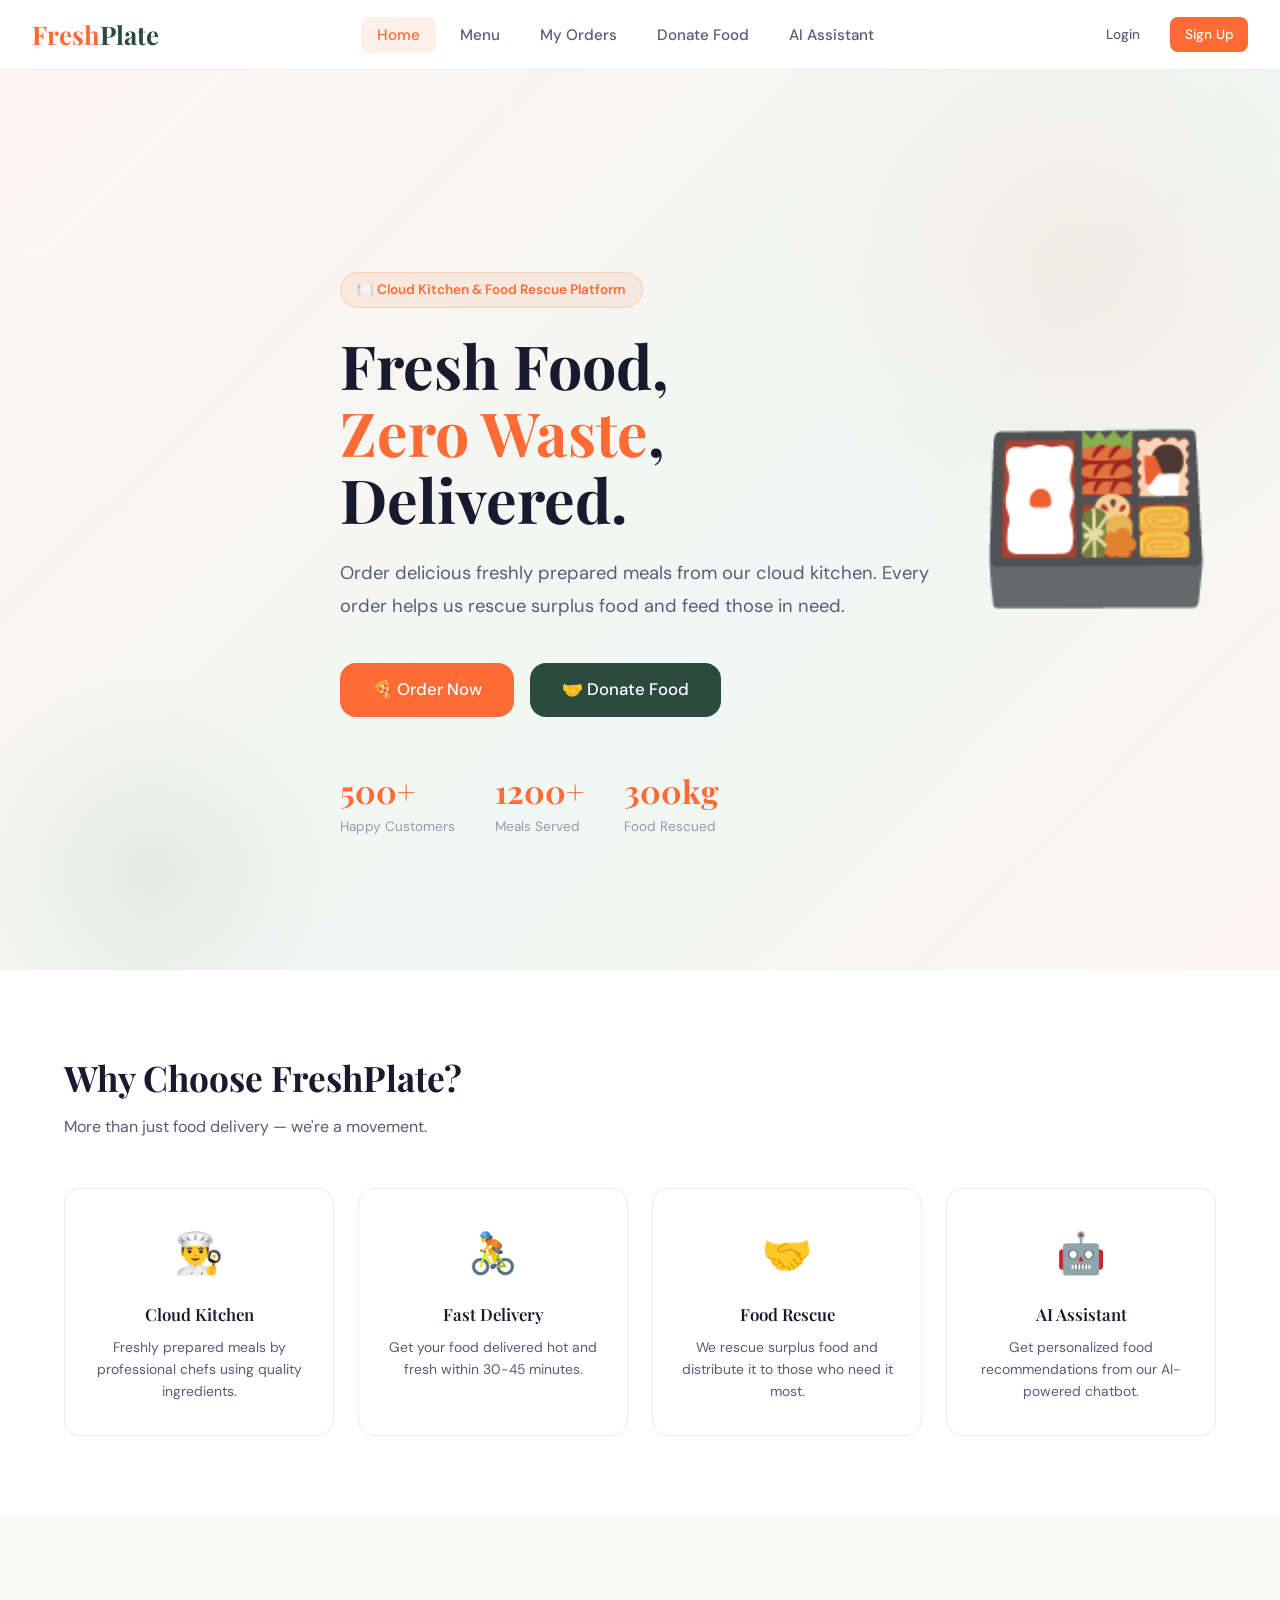
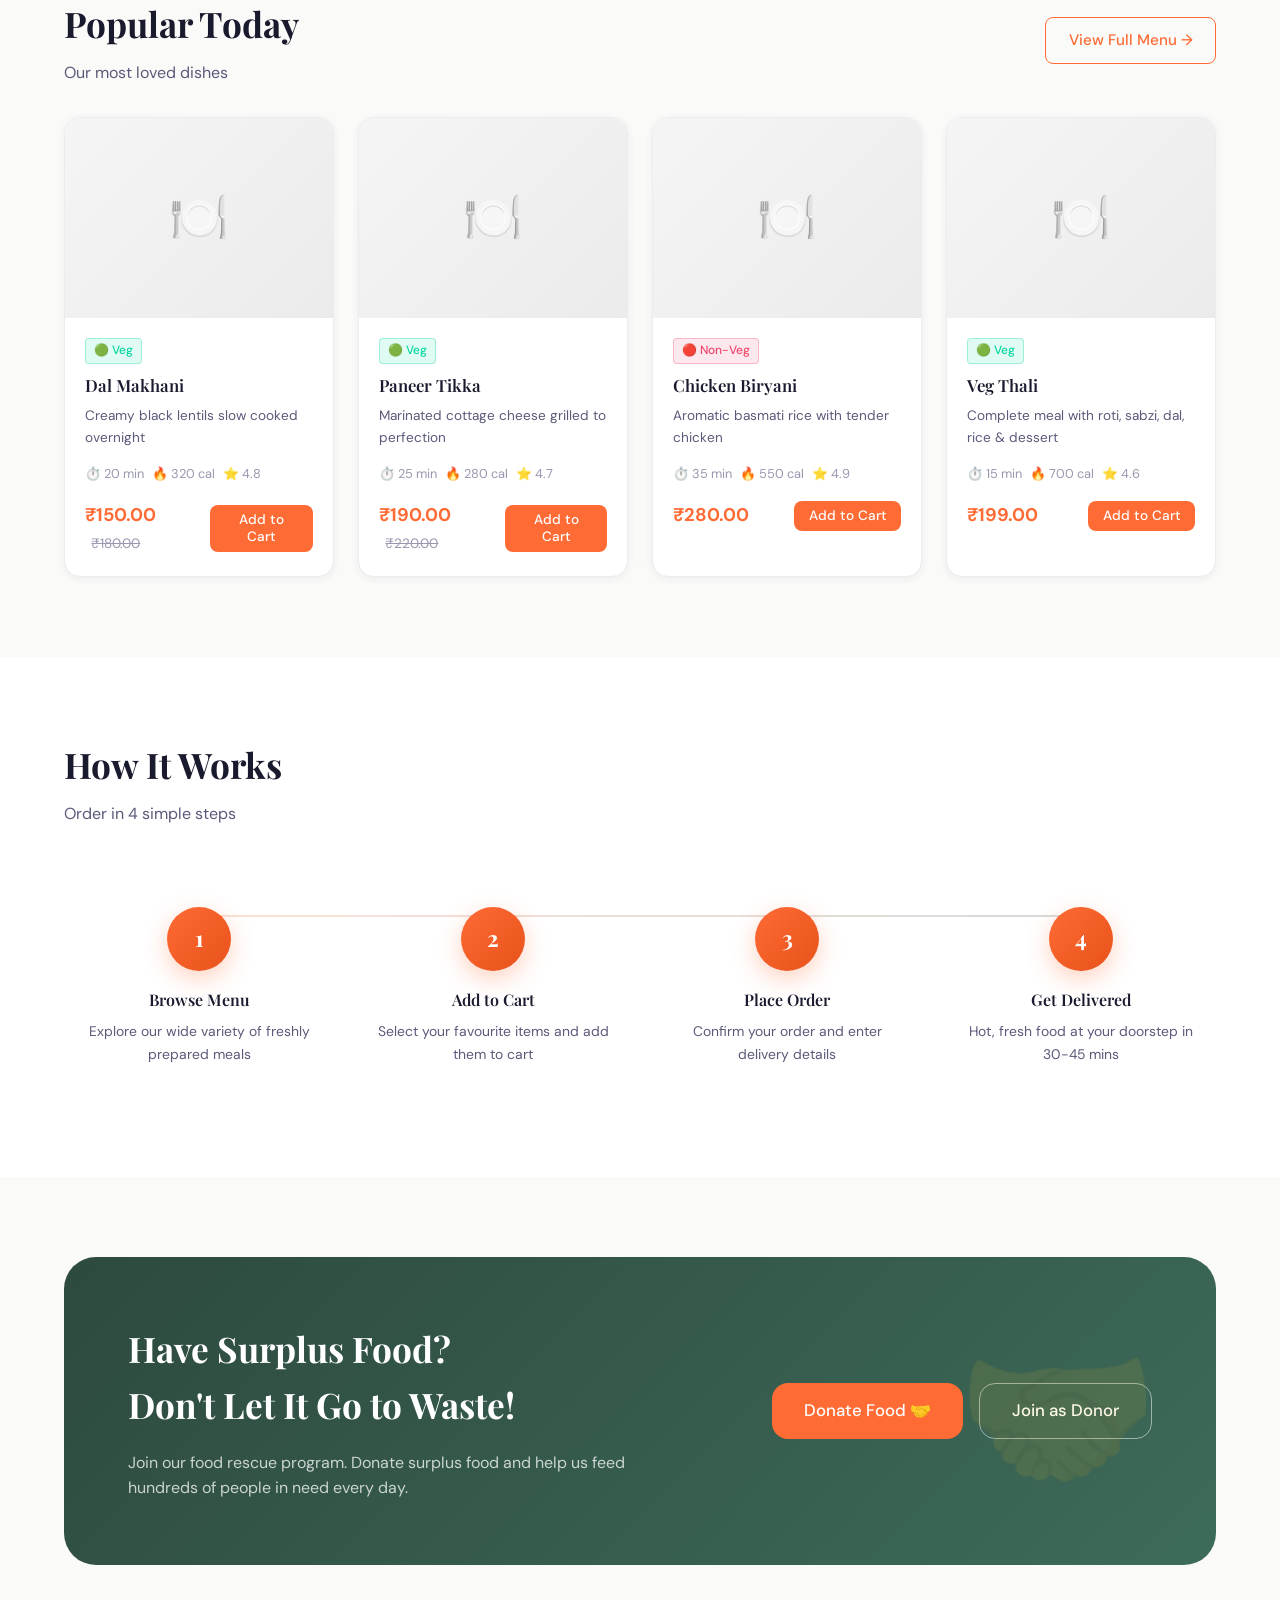
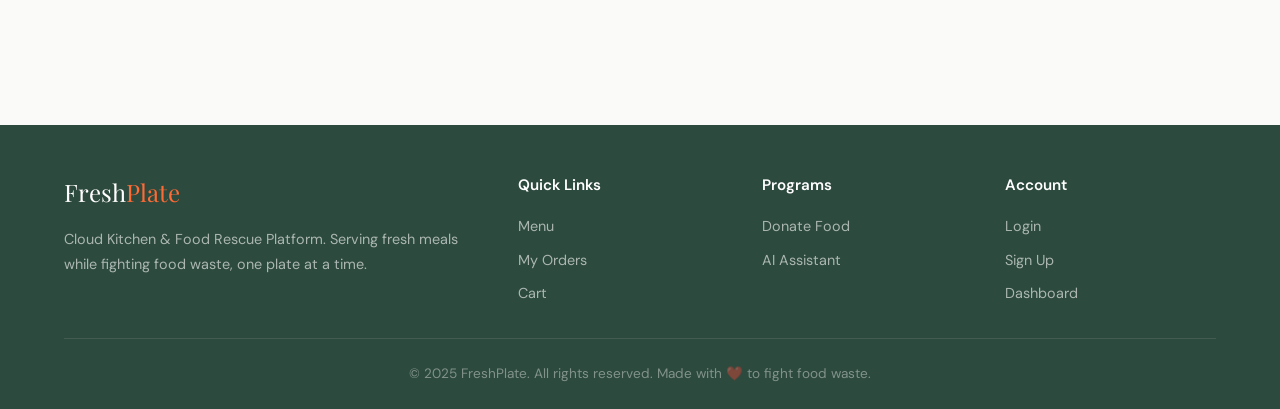
==== frontend/index.html @ de13afc7 "Initial commit: FreshPlate project without secret key" ====
<!doctype html>
<html lang="en">
  <head>
    <meta charset="UTF-8" />
    <meta name="viewport" content="width=device-width, initial-scale=1.0" />
    <title>FreshPlate — Cloud Kitchen & Food Rescue</title>
    <link rel="stylesheet" href="css/style.css" />
    <style>
      /* HERO */
      .hero {
        min-height: 100vh;
        background: linear-gradient(
          135deg,
          #fff5f0 0%,
          #f0f7f4 60%,
          #fff5f0 100%
        );
        display: flex;
        align-items: center;
        position: relative;
        overflow: hidden;
        padding-top: 70px;
      }
      .hero::before {
        content: "";
        position: absolute;
        width: 600px;
        height: 600px;
        background: radial-gradient(
          circle,
          rgba(255, 107, 53, 0.08) 0%,
          transparent 70%
        );
        top: -100px;
        right: -100px;
        border-radius: 50%;
      }
      .hero::after {
        content: "";
        position: absolute;
        width: 400px;
        height: 400px;
        background: radial-gradient(
          circle,
          rgba(45, 74, 62, 0.07) 0%,
          transparent 70%
        );
        bottom: -100px;
        left: -50px;
        border-radius: 50%;
      }
      .hero-content {
        position: relative;
        z-index: 1;
        max-width: 600px;
      }
      .hero-badge {
        display: inline-flex;
        align-items: center;
        gap: 0.5rem;
        background: rgba(255, 107, 53, 0.1);
        color: var(--primary);
        padding: 6px 16px;
        border-radius: 20px;
        font-size: 0.85rem;
        font-weight: 600;
        margin-bottom: 1.5rem;
        border: 1px solid rgba(255, 107, 53, 0.2);
      }
      .hero h1 {
        font-size: 3.8rem;
        font-weight: 700;
        line-height: 1.1;
        margin-bottom: 1.5rem;
        color: var(--text-primary);
      }
      .hero h1 span {
        color: var(--primary);
      }
      .hero p {
        font-size: 1.15rem;
        color: var(--text-secondary);
        margin-bottom: 2.5rem;
        line-height: 1.8;
      }
      .hero-btns {
        display: flex;
        gap: 1rem;
        flex-wrap: wrap;
      }
      .hero-img {
        position: absolute;
        right: 5%;
        top: 50%;
        transform: translateY(-50%);
        font-size: 12rem;
        animation: float 4s ease-in-out infinite;
        z-index: 1;
      }
      @keyframes float {
        0%,
        100% {
          transform: translateY(-50%) rotate(-5deg);
        }
        50% {
          transform: translateY(-55%) rotate(5deg);
        }
      }
      .hero-stats {
        display: flex;
        gap: 2.5rem;
        margin-top: 3rem;
      }
      .stat {
        text-align: left;
      }
      .stat-num {
        font-family: "Playfair Display", serif;
        font-size: 2rem;
        font-weight: 700;
        color: var(--primary);
      }
      .stat-label {
        font-size: 0.85rem;
        color: var(--text-muted);
      }

      /* FEATURES */
      .features-grid {
        display: grid;
        grid-template-columns: repeat(4, 1fr);
        gap: 1.5rem;
      }
      .feature-card {
        background: white;
        border-radius: var(--radius-md);
        padding: 2rem 1.5rem;
        text-align: center;
        border: 1px solid var(--border);
        transition: all 0.3s;
      }
      .feature-card:hover {
        transform: translateY(-6px);
        box-shadow: var(--shadow-md);
        border-color: var(--primary);
      }
      .feature-icon {
        font-size: 2.5rem;
        margin-bottom: 1rem;
        display: block;
      }
      .feature-title {
        font-size: 1.05rem;
        font-weight: 600;
        margin-bottom: 0.5rem;
      }
      .feature-desc {
        font-size: 0.87rem;
        color: var(--text-secondary);
        line-height: 1.6;
      }

      /* POPULAR SECTION */
      .food-grid {
        display: grid;
        grid-template-columns: repeat(4, 1fr);
        gap: 1.5rem;
      }

      /* HOW IT WORKS */
      .steps-grid {
        display: grid;
        grid-template-columns: repeat(4, 1fr);
        gap: 1.5rem;
        position: relative;
      }
      .steps-grid::before {
        content: "";
        position: absolute;
        top: 40px;
        left: 10%;
        right: 10%;
        height: 2px;
        background: linear-gradient(90deg, var(--primary), var(--secondary));
        opacity: 0.2;
      }
      .step-card {
        text-align: center;
        padding: 2rem 1rem;
        position: relative;
      }
      .step-num {
        width: 64px;
        height: 64px;
        background: linear-gradient(
          135deg,
          var(--primary),
          var(--primary-dark)
        );
        color: white;
        border-radius: 50%;
        display: flex;
        align-items: center;
        justify-content: center;
        font-family: "Playfair Display", serif;
        font-size: 1.4rem;
        font-weight: 700;
        margin: 0 auto 1rem;
        box-shadow: 0 8px 24px rgba(255, 107, 53, 0.3);
      }
      .step-title {
        font-size: 1rem;
        font-weight: 600;
        margin-bottom: 0.5rem;
      }
      .step-desc {
        font-size: 0.87rem;
        color: var(--text-secondary);
      }

      /* DONATION CTA */
      .donation-cta {
        background: linear-gradient(
          135deg,
          var(--secondary) 0%,
          var(--secondary-light) 100%
        );
        border-radius: var(--radius-xl);
        padding: 4rem;
        display: flex;
        align-items: center;
        justify-content: space-between;
        gap: 2rem;
        position: relative;
        overflow: hidden;
      }
      .donation-cta::before {
        content: "🤝";
        position: absolute;
        font-size: 10rem;
        right: 5%;
        top: 50%;
        transform: translateY(-50%);
        opacity: 0.1;
      }
      .donation-cta-text h2 {
        font-size: 2.2rem;
        color: white;
        margin-bottom: 1rem;
      }
      .donation-cta-text p {
        color: rgba(255, 255, 255, 0.75);
        font-size: 1rem;
        max-width: 500px;
      }
      .donation-cta-btns {
        display: flex;
        gap: 1rem;
        flex-shrink: 0;
      }

      @media (max-width: 1024px) {
        .features-grid,
        .food-grid,
        .steps-grid {
          grid-template-columns: repeat(2, 1fr);
        }
        .hero h1 {
          font-size: 2.8rem;
        }
        .hero-img {
          display: none;
        }
      }
      @media (max-width: 768px) {
        .hero {
          text-align: center;
        }
        .hero-content {
          max-width: 100%;
        }
        .hero-btns,
        .hero-stats {
          justify-content: center;
        }
        .hero h1 {
          font-size: 2.2rem;
        }
        .features-grid,
        .food-grid,
        .steps-grid {
          grid-template-columns: 1fr;
        }
        .donation-cta {
          flex-direction: column;
          text-align: center;
        }
        .donation-cta-btns {
          flex-direction: column;
        }
      }
    </style>
  </head>
  <body>
    <!-- NAVBAR -->
    <nav class="navbar">
      <a href="index.html" class="navbar-brand">Fresh<span>Plate</span></a>
      <ul class="navbar-nav">
        <li><a href="index.html" class="active">Home</a></li>
        <li><a href="menu.html">Menu</a></li>
        <li><a href="orders.html">My Orders</a></li>
        <li><a href="donation.html">Donate Food</a></li>
        <li><a href="chatbot.html">AI Assistant</a></li>
      </ul>
      <div class="navbar-actions"></div>
      <div class="hamburger"><span></span><span></span><span></span></div>
    </nav>

    <div class="page-wrapper">
      <!-- HERO -->
      <section class="hero">
        <div class="container">
          <div class="hero-content">
            <div class="hero-badge">
              🍽️ Cloud Kitchen & Food Rescue Platform
            </div>
            <h1>Fresh Food,<br /><span>Zero Waste</span>,<br />Delivered.</h1>
            <p>
              Order delicious freshly prepared meals from our cloud kitchen.
              Every order helps us rescue surplus food and feed those in need.
            </p>
            <div class="hero-btns">
              <a href="menu.html" class="btn btn-primary btn-lg"
                >🍕 Order Now</a
              >
              <a href="donation.html" class="btn btn-secondary btn-lg"
                >🤝 Donate Food</a
              >
            </div>
            <div class="hero-stats">
              <div class="stat">
                <div class="stat-num">500+</div>
                <div class="stat-label">Happy Customers</div>
              </div>
              <div class="stat">
                <div class="stat-num">1200+</div>
                <div class="stat-label">Meals Served</div>
              </div>
              <div class="stat">
                <div class="stat-num">300kg</div>
                <div class="stat-label">Food Rescued</div>
              </div>
            </div>
          </div>
          <div class="hero-img">🍱</div>
        </div>
      </section>

      <!-- FEATURES -->
      <section class="section" style="background: white">
        <div class="container">
          <h2 class="section-title">Why Choose FreshPlate?</h2>
          <p class="section-subtitle">
            More than just food delivery — we're a movement.
          </p>
          <div class="features-grid">
            <div class="feature-card">
              <span class="feature-icon">👨‍🍳</span>
              <h3 class="feature-title">Cloud Kitchen</h3>
              <p class="feature-desc">
                Freshly prepared meals by professional chefs using quality
                ingredients.
              </p>
            </div>
            <div class="feature-card">
              <span class="feature-icon">🚴</span>
              <h3 class="feature-title">Fast Delivery</h3>
              <p class="feature-desc">
                Get your food delivered hot and fresh within 30-45 minutes.
              </p>
            </div>
            <div class="feature-card">
              <span class="feature-icon">🤝</span>
              <h3 class="feature-title">Food Rescue</h3>
              <p class="feature-desc">
                We rescue surplus food and distribute it to those who need it
                most.
              </p>
            </div>
            <div class="feature-card">
              <span class="feature-icon">🤖</span>
              <h3 class="feature-title">AI Assistant</h3>
              <p class="feature-desc">
                Get personalized food recommendations from our AI-powered
                chatbot.
              </p>
            </div>
          </div>
        </div>
      </section>

      <!-- POPULAR ITEMS -->
      <section class="section">
        <div class="container">
          <div
            style="
              display: flex;
              align-items: center;
              justify-content: space-between;
              margin-bottom: 2rem;
            "
          >
            <div>
              <h2 class="section-title">Popular Today</h2>
              <p class="section-subtitle" style="margin-bottom: 0">
                Our most loved dishes
              </p>
            </div>
            <a href="menu.html" class="btn btn-outline">View Full Menu →</a>
          </div>
          <div class="food-grid" id="popularItems">
            <div class="loading-container"><div class="spinner"></div></div>
          </div>
        </div>
      </section>

      <!-- HOW IT WORKS -->
      <section class="section" style="background: white">
        <div class="container">
          <h2 class="section-title">How It Works</h2>
          <p class="section-subtitle">Order in 4 simple steps</p>
          <div class="steps-grid">
            <div class="step-card">
              <div class="step-num">1</div>
              <h3 class="step-title">Browse Menu</h3>
              <p class="step-desc">
                Explore our wide variety of freshly prepared meals
              </p>
            </div>
            <div class="step-card">
              <div class="step-num">2</div>
              <h3 class="step-title">Add to Cart</h3>
              <p class="step-desc">
                Select your favourite items and add them to cart
              </p>
            </div>
            <div class="step-card">
              <div class="step-num">3</div>
              <h3 class="step-title">Place Order</h3>
              <p class="step-desc">
                Confirm your order and enter delivery details
              </p>
            </div>
            <div class="step-card">
              <div class="step-num">4</div>
              <h3 class="step-title">Get Delivered</h3>
              <p class="step-desc">
                Hot, fresh food at your doorstep in 30-45 mins
              </p>
            </div>
          </div>
        </div>
      </section>

      <!-- DONATION CTA -->
      <section class="section">
        <div class="container">
          <div class="donation-cta">
            <div class="donation-cta-text">
              <h2>Have Surplus Food?<br />Don't Let It Go to Waste!</h2>
              <p>
                Join our food rescue program. Donate surplus food and help us
                feed hundreds of people in need every day.
              </p>
            </div>
            <div class="donation-cta-btns">
              <a href="donation.html" class="btn btn-primary btn-lg"
                >Donate Food 🤝</a
              >
              <a
                href="register.html"
                class="btn btn-outline btn-lg"
                style="border-color: rgba(255, 255, 255, 0.5); color: white"
                >Join as Donor</a
              >
            </div>
          </div>
        </div>
      </section>
    </div>

    <!-- FOOTER -->
    <footer class="footer">
      <div class="container">
        <div class="footer-grid">
          <div>
            <div class="footer-brand">
              Fresh<span style="color: var(--primary)">Plate</span>
            </div>
            <p class="footer-desc">
              Cloud Kitchen & Food Rescue Platform. Serving fresh meals while
              fighting food waste, one plate at a time.
            </p>
          </div>
          <div>
            <div class="footer-title">Quick Links</div>
            <ul class="footer-links">
              <li><a href="menu.html">Menu</a></li>
              <li><a href="orders.html">My Orders</a></li>
              <li><a href="cart.html">Cart</a></li>
            </ul>
          </div>
          <div>
            <div class="footer-title">Programs</div>
            <ul class="footer-links">
              <li><a href="donation.html">Donate Food</a></li>
              <li><a href="chatbot.html">AI Assistant</a></li>
            </ul>
          </div>
          <div>
            <div class="footer-title">Account</div>
            <ul class="footer-links">
              <li><a href="login.html">Login</a></li>
              <li><a href="register.html">Sign Up</a></li>
              <li><a href="dashboard.html">Dashboard</a></li>
            </ul>
          </div>
        </div>
        <div class="footer-bottom">
          © 2025 FreshPlate. All rights reserved. Made with ❤️ to fight food
          waste.
        </div>
      </div>
    </footer>

    <script src="javascript/main.js"></script>
    <script>
      async function loadPopularItems() {
        try {
          const data = await Api.get(
            "/food/items/?ordering=-rating&page_size=4",
            false,
          );
          const items = data.results || data;
          if (!items.length) {
            document.getElementById("popularItems").innerHTML =
              '<div class="empty-state"><div class="empty-state-icon">🍽️</div><p>No items available</p></div>';
            return;
          }
          document.getElementById("popularItems").innerHTML = items
            .slice(0, 4)
            .map(createFoodCard)
            .join("");
        } catch (e) {
          document.getElementById("popularItems").innerHTML = `
          ${[
            {
              id: 1,
              name: "Dal Makhani",
              description: "Creamy black lentils slow cooked overnight",
              price: "180",
              discount_price: "150",
              is_veg: true,
              preparation_time: 20,
              rating: "4.8",
              calories: 320,
              status: "regular",
              final_price: "150",
              image: "",
            },
            {
              id: 2,
              name: "Paneer Tikka",
              description: "Marinated cottage cheese grilled to perfection",
              price: "220",
              discount_price: "190",
              is_veg: true,
              preparation_time: 25,
              rating: "4.7",
              calories: 280,
              status: "regular",
              final_price: "190",
              image: "",
            },
            {
              id: 3,
              name: "Chicken Biryani",
              description: "Aromatic basmati rice with tender chicken",
              price: "280",
              discount_price: null,
              is_veg: false,
              preparation_time: 35,
              rating: "4.9",
              calories: 550,
              status: "regular",
              final_price: "280",
              image: "",
            },
            {
              id: 4,
              name: "Veg Thali",
              description:
                "Complete meal with roti, sabzi, dal, rice & dessert",
              price: "199",
              discount_price: null,
              is_veg: true,
              preparation_time: 15,
              rating: "4.6",
              calories: 700,
              status: "regular",
              final_price: "199",
              image: "",
            },
          ]
            .map(createFoodCard)
            .join("")}`;
        }
      }
      loadPopularItems();
    </script>
  </body>
</html>
---- frontend/css/style.css ----
@import url('https://fonts.googleapis.com/css2?family=Playfair+Display:wght@400;600;700&family=DM+Sans:wght@300;400;500;600&display=swap');

:root {
  --primary: #FF6B35;
  --primary-dark: #E8521A;
  --primary-light: #FF8C5A;
  --secondary: #2D4A3E;
  --secondary-light: #3D6B5A;
  --accent: #FFD166;
  --bg: #FAFAF8;
  --bg-card: #FFFFFF;
  --text-primary: #1A1A2E;
  --text-secondary: #5A5A7A;
  --text-muted: #9898B0;
  --border: #EBEBF0;
  --success: #06D6A0;
  --danger: #EF476F;
  --warning: #FFD166;
  --shadow-sm: 0 2px 8px rgba(0,0,0,0.06);
  --shadow-md: 0 8px 24px rgba(0,0,0,0.10);
  --shadow-lg: 0 20px 48px rgba(0,0,0,0.14);
  --radius-sm: 8px;
  --radius-md: 16px;
  --radius-lg: 24px;
  --radius-xl: 32px;
}

* {
  margin: 0;
  padding: 0;
  box-sizing: border-box;
}

html {
  scroll-behavior: smooth;
}

body {
  font-family: 'DM Sans', sans-serif;
  background: var(--bg);
  color: var(--text-primary);
  line-height: 1.6;
  overflow-x: hidden;
}

h1, h2, h3 {
  font-family: 'Playfair Display', serif;
}

a {
  text-decoration: none;
  color: inherit;
}

img {
  max-width: 100%;
}

/* ===== NAVBAR ===== */
.navbar {
  position: fixed;
  top: 0;
  left: 0;
  right: 0;
  z-index: 1000;
  background: rgba(255,255,255,0.95);
  backdrop-filter: blur(12px);
  border-bottom: 1px solid var(--border);
  padding: 0 2rem;
  height: 70px;
  display: flex;
  align-items: center;
  justify-content: space-between;
}

.navbar-brand {
  font-family: 'Playfair Display', serif;
  font-size: 1.6rem;
  font-weight: 700;
  color: var(--primary);
}

.navbar-brand span {
  color: var(--secondary);
}

.navbar-nav {
  display: flex;
  align-items: center;
  gap: 0.5rem;
  list-style: none;
}

.navbar-nav a {
  padding: 0.5rem 1rem;
  border-radius: var(--radius-sm);
  font-weight: 500;
  font-size: 0.95rem;
  color: var(--text-secondary);
  transition: all 0.2s;
}

.navbar-nav a:hover {
  color: var(--primary);
  background: rgba(255,107,53,0.08);
}

.navbar-nav a.active {
  color: var(--primary);
  background: rgba(255,107,53,0.10);
}

.navbar-actions {
  display: flex;
  align-items: center;
  gap: 1rem;
}

.cart-icon {
  position: relative;
  cursor: pointer;
  font-size: 1.4rem;
  color: var(--text-secondary);
  transition: color 0.2s;
}

.cart-icon:hover {
  color: var(--primary);
}

.cart-badge {
  position: absolute;
  top: -8px;
  right: -8px;
  background: var(--primary);
  color: white;
  font-size: 0.65rem;
  font-weight: 600;
  width: 18px;
  height: 18px;
  border-radius: 50%;
  display: flex;
  align-items: center;
  justify-content: center;
}

.hamburger {
  display: none;
  flex-direction: column;
  gap: 5px;
  cursor: pointer;
  padding: 5px;
}

.hamburger span {
  display: block;
  width: 24px;
  height: 2px;
  background: var(--text-primary);
  border-radius: 2px;
  transition: all 0.3s;
}

/* ===== BUTTONS ===== */
.btn {
  display: inline-flex;
  align-items: center;
  justify-content: center;
  gap: 0.5rem;
  padding: 0.65rem 1.4rem;
  border-radius: var(--radius-sm);
  font-family: 'DM Sans', sans-serif;
  font-weight: 500;
  font-size: 0.95rem;
  cursor: pointer;
  border: none;
  transition: all 0.25s;
}

.btn-primary {
  background: var(--primary);
  color: white;
}

.btn-primary:hover {
  background: var(--primary-dark);
  transform: translateY(-1px);
  box-shadow: 0 4px 16px rgba(255,107,53,0.35);
}

.btn-secondary {
  background: var(--secondary);
  color: white;
}

.btn-secondary:hover {
  background: var(--secondary-light);
  transform: translateY(-1px);
}

.btn-outline {
  background: transparent;
  border: 1.5px solid var(--primary);
  color: var(--primary);
}

.btn-outline:hover {
  background: var(--primary);
  color: white;
}

.btn-ghost {
  background: transparent;
  color: var(--text-secondary);
}

.btn-ghost:hover {
  background: var(--border);
  color: var(--text-primary);
}

.btn-danger {
  background: var(--danger);
  color: white;
}

.btn-danger:hover {
  background: #d63060;
}

.btn-lg {
  padding: 0.85rem 2rem;
  font-size: 1.05rem;
  border-radius: var(--radius-md);
}

.btn-sm {
  padding: 0.4rem 0.9rem;
  font-size: 0.85rem;
}

.btn-block {
  width: 100%;
}

/* ===== CARDS ===== */
.card {
  background: var(--bg-card);
  border-radius: var(--radius-md);
  box-shadow: var(--shadow-sm);
  border: 1px solid var(--border);
  overflow: hidden;
  transition: all 0.3s;
}

.card:hover {
  box-shadow: var(--shadow-md);
  transform: translateY(-2px);
}

.card-body {
  padding: 1.5rem;
}

.card-img {
  width: 100%;
  height: 200px;
  object-fit: cover;
}

/* ===== FOOD CARD ===== */
.food-card {
  background: var(--bg-card);
  border-radius: var(--radius-md);
  overflow: hidden;
  box-shadow: var(--shadow-sm);
  border: 1px solid var(--border);
  transition: all 0.3s;
}

.food-card:hover {
  box-shadow: var(--shadow-md);
  transform: translateY(-4px);
}

.food-card-img {
  width: 100%;
  height: 200px;
  object-fit: cover;
  background: linear-gradient(135deg, #f5f5f5, #ebebeb);
  display: flex;
  align-items: center;
  justify-content: center;
  font-size: 3rem;
}

.food-card-body {
  padding: 1.25rem;
}

.food-card-title {
  font-size: 1.05rem;
  font-weight: 600;
  margin-bottom: 0.4rem;
  color: var(--text-primary);
}

.food-card-desc {
  font-size: 0.85rem;
  color: var(--text-secondary);
  margin-bottom: 1rem;
  display: -webkit-box;
  -webkit-line-clamp: 2;
  -webkit-box-orient: vertical;
  overflow: hidden;
}

.food-card-footer {
  display: flex;
  align-items: center;
  justify-content: space-between;
}

.food-price {
  font-size: 1.15rem;
  font-weight: 700;
  color: var(--primary);
}

.food-price-original {
  font-size: 0.85rem;
  color: var(--text-muted);
  text-decoration: line-through;
  margin-left: 0.4rem;
}

.veg-badge {
  display: inline-flex;
  align-items: center;
  gap: 4px;
  font-size: 0.75rem;
  font-weight: 500;
  padding: 2px 8px;
  border-radius: 4px;
}

.veg-badge.veg {
  background: rgba(6,214,160,0.12);
  color: #06D6A0;
  border: 1px solid rgba(6,214,160,0.3);
}

.veg-badge.non-veg {
  background: rgba(239,71,111,0.12);
  color: var(--danger);
  border: 1px solid rgba(239,71,111,0.3);
}

/* ===== FORMS ===== */
.form-group {
  margin-bottom: 1.25rem;
}

.form-label {
  display: block;
  font-size: 0.9rem;
  font-weight: 500;
  color: var(--text-secondary);
  margin-bottom: 0.5rem;
}

.form-control {
  width: 100%;
  padding: 0.75rem 1rem;
  border: 1.5px solid var(--border);
  border-radius: var(--radius-sm);
  font-family: 'DM Sans', sans-serif;
  font-size: 0.95rem;
  color: var(--text-primary);
  background: var(--bg-card);
  transition: all 0.2s;
  outline: none;
}

.form-control:focus {
  border-color: var(--primary);
  box-shadow: 0 0 0 3px rgba(255,107,53,0.12);
}

.form-control::placeholder {
  color: var(--text-muted);
}

select.form-control {
  cursor: pointer;
}

textarea.form-control {
  resize: vertical;
  min-height: 100px;
}

/* ===== GRID ===== */
.grid {
  display: grid;
  gap: 1.5rem;
}

.grid-2 { grid-template-columns: repeat(2, 1fr); }
.grid-3 { grid-template-columns: repeat(3, 1fr); }
.grid-4 { grid-template-columns: repeat(4, 1fr); }

/* ===== SECTION ===== */
.section {
  padding: 5rem 0;
}

.container {
  max-width: 1200px;
  margin: 0 auto;
  padding: 0 1.5rem;
}

.section-title {
  font-size: 2.2rem;
  font-weight: 700;
  margin-bottom: 0.5rem;
  color: var(--text-primary);
}

.section-subtitle {
  font-size: 1rem;
  color: var(--text-secondary);
  margin-bottom: 3rem;
}

/* ===== BADGE ===== */
.badge {
  display: inline-flex;
  align-items: center;
  padding: 4px 12px;
  border-radius: 20px;
  font-size: 0.78rem;
  font-weight: 600;
}

.badge-primary { background: rgba(255,107,53,0.12); color: var(--primary); }
.badge-success { background: rgba(6,214,160,0.12); color: var(--success); }
.badge-danger { background: rgba(239,71,111,0.12); color: var(--danger); }
.badge-warning { background: rgba(255,209,102,0.2); color: #B8860B; }
.badge-info { background: rgba(45,74,62,0.1); color: var(--secondary); }

/* ===== ALERT ===== */
.alert {
  padding: 1rem 1.25rem;
  border-radius: var(--radius-sm);
  font-size: 0.9rem;
  margin-bottom: 1rem;
  display: flex;
  align-items: center;
  gap: 0.75rem;
}

.alert-success { background: rgba(6,214,160,0.1); color: #047857; border: 1px solid rgba(6,214,160,0.3); }
.alert-danger { background: rgba(239,71,111,0.1); color: #be185d; border: 1px solid rgba(239,71,111,0.3); }
.alert-warning { background: rgba(255,209,102,0.15); color: #92400e; border: 1px solid rgba(255,209,102,0.4); }

/* ===== LOADING SPINNER ===== */
.spinner {
  width: 40px;
  height: 40px;
  border: 3px solid var(--border);
  border-top-color: var(--primary);
  border-radius: 50%;
  animation: spin 0.8s linear infinite;
  margin: 2rem auto;
}

@keyframes spin {
  to { transform: rotate(360deg); }
}

.loading-container {
  display: flex;
  justify-content: center;
  align-items: center;
  min-height: 200px;
}

/* ===== MODAL ===== */
.modal-overlay {
  position: fixed;
  inset: 0;
  background: rgba(0,0,0,0.5);
  backdrop-filter: blur(4px);
  z-index: 2000;
  display: flex;
  align-items: center;
  justify-content: center;
  padding: 1rem;
  opacity: 0;
  pointer-events: none;
  transition: opacity 0.3s;
}

.modal-overlay.active {
  opacity: 1;
  pointer-events: all;
}

.modal {
  background: var(--bg-card);
  border-radius: var(--radius-lg);
  padding: 2rem;
  width: 100%;
  max-width: 500px;
  box-shadow: var(--shadow-lg);
  transform: translateY(20px);
  transition: transform 0.3s;
}

.modal-overlay.active .modal {
  transform: translateY(0);
}

.modal-header {
  display: flex;
  align-items: center;
  justify-content: space-between;
  margin-bottom: 1.5rem;
}

.modal-title {
  font-size: 1.4rem;
  font-weight: 700;
}

.modal-close {
  background: none;
  border: none;
  font-size: 1.5rem;
  cursor: pointer;
  color: var(--text-muted);
  transition: color 0.2s;
}

.modal-close:hover {
  color: var(--text-primary);
}

/* ===== TOAST ===== */
.toast-container {
  position: fixed;
  bottom: 2rem;
  right: 2rem;
  z-index: 9999;
  display: flex;
  flex-direction: column;
  gap: 0.75rem;
}

.toast {
  background: var(--text-primary);
  color: white;
  padding: 1rem 1.5rem;
  border-radius: var(--radius-sm);
  font-size: 0.9rem;
  box-shadow: var(--shadow-md);
  animation: slideIn 0.3s ease;
  display: flex;
  align-items: center;
  gap: 0.75rem;
  min-width: 280px;
}

.toast.success { background: var(--success); }
.toast.error { background: var(--danger); }
.toast.warning { background: #d97706; }

@keyframes slideIn {
  from { transform: translateX(100%); opacity: 0; }
  to { transform: translateX(0); opacity: 1; }
}

/* ===== PAGE WRAPPER ===== */
.page-wrapper {
  margin-top: 70px;
  min-height: calc(100vh - 70px);
}

/* ===== AUTH PAGES ===== */
.auth-container {
  min-height: calc(100vh - 70px);
  display: flex;
  align-items: center;
  justify-content: center;
  padding: 2rem;
  background: linear-gradient(135deg, #fff5f0 0%, #f0f7f4 100%);
}

.auth-card {
  background: white;
  border-radius: var(--radius-xl);
  padding: 2.5rem;
  width: 100%;
  max-width: 480px;
  box-shadow: var(--shadow-lg);
}

.auth-title {
  font-size: 2rem;
  font-weight: 700;
  margin-bottom: 0.5rem;
}

.auth-subtitle {
  color: var(--text-secondary);
  margin-bottom: 2rem;
}

.auth-divider {
  text-align: center;
  color: var(--text-muted);
  font-size: 0.9rem;
  margin: 1.5rem 0;
  position: relative;
}

.auth-divider::before,
.auth-divider::after {
  content: '';
  position: absolute;
  top: 50%;
  width: 42%;
  height: 1px;
  background: var(--border);
}

.auth-divider::before { left: 0; }
.auth-divider::after { right: 0; }

/* ===== CHATBOT ===== */
.chatbot-container {
  display: flex;
  flex-direction: column;
  height: calc(100vh - 70px);
  max-width: 800px;
  margin: 0 auto;
  padding: 1.5rem;
}

.chatbot-header {
  display: flex;
  align-items: center;
  gap: 1rem;
  padding: 1rem 1.5rem;
  background: var(--bg-card);
  border-radius: var(--radius-md);
  margin-bottom: 1rem;
  box-shadow: var(--shadow-sm);
}

.chatbot-avatar {
  width: 48px;
  height: 48px;
  background: linear-gradient(135deg, var(--primary), var(--primary-dark));
  border-radius: 50%;
  display: flex;
  align-items: center;
  justify-content: center;
  font-size: 1.4rem;
}

.chatbot-messages {
  flex: 1;
  overflow-y: auto;
  padding: 1rem 0;
  display: flex;
  flex-direction: column;
  gap: 1rem;
}

.message {
  display: flex;
  gap: 0.75rem;
  max-width: 80%;
  animation: fadeUp 0.3s ease;
}

.message.user {
  align-self: flex-end;
  flex-direction: row-reverse;
}

.message-avatar {
  width: 36px;
  height: 36px;
  border-radius: 50%;
  display: flex;
  align-items: center;
  justify-content: center;
  font-size: 1rem;
  flex-shrink: 0;
}

.message.assistant .message-avatar {
  background: linear-gradient(135deg, var(--primary), var(--primary-dark));
}

.message.user .message-avatar {
  background: var(--secondary);
  color: white;
}

.message-bubble {
  padding: 0.85rem 1.1rem;
  border-radius: var(--radius-md);
  font-size: 0.95rem;
  line-height: 1.6;
}

.message.assistant .message-bubble {
  background: var(--bg-card);
  border: 1px solid var(--border);
  border-bottom-left-radius: 4px;
}

.message.user .message-bubble {
  background: var(--primary);
  color: white;
  border-bottom-right-radius: 4px;
}

.chatbot-input-area {
  display: flex;
  gap: 0.75rem;
  padding: 1rem;
  background: var(--bg-card);
  border-radius: var(--radius-md);
  box-shadow: var(--shadow-sm);
  margin-top: 1rem;
}

.chatbot-input {
  flex: 1;
  border: none;
  outline: none;
  font-family: 'DM Sans', sans-serif;
  font-size: 0.95rem;
  color: var(--text-primary);
  background: transparent;
}

.chatbot-input::placeholder {
  color: var(--text-muted);
}

/* ===== CART ===== */
.cart-item {
  display: flex;
  align-items: center;
  gap: 1rem;
  padding: 1rem;
  background: var(--bg-card);
  border-radius: var(--radius-md);
  border: 1px solid var(--border);
  margin-bottom: 1rem;
}

.cart-item-img {
  width: 70px;
  height: 70px;
  border-radius: var(--radius-sm);
  object-fit: cover;
  background: #f5f5f5;
  display: flex;
  align-items: center;
  justify-content: center;
  font-size: 1.8rem;
  flex-shrink: 0;
}

.cart-item-info {
  flex: 1;
}

.cart-item-name {
  font-weight: 600;
  margin-bottom: 0.25rem;
}

.cart-item-price {
  color: var(--primary);
  font-weight: 600;
}

.quantity-control {
  display: flex;
  align-items: center;
  gap: 0.5rem;
  background: var(--bg);
  border-radius: var(--radius-sm);
  padding: 0.25rem;
}

.quantity-btn {
  width: 30px;
  height: 30px;
  border: none;
  background: white;
  border-radius: 6px;
  cursor: pointer;
  font-size: 1.1rem;
  display: flex;
  align-items: center;
  justify-content: center;
  box-shadow: var(--shadow-sm);
  transition: all 0.2s;
}

.quantity-btn:hover {
  background: var(--primary);
  color: white;
}

.quantity-value {
  min-width: 28px;
  text-align: center;
  font-weight: 600;
}

/* ===== ORDER STATUS ===== */
.order-status-steps {
  display: flex;
  align-items: center;
  justify-content: space-between;
  margin: 1.5rem 0;
  position: relative;
}

.order-status-steps::before {
  content: '';
  position: absolute;
  top: 20px;
  left: 0;
  right: 0;
  height: 2px;
  background: var(--border);
  z-index: 0;
}

.status-step {
  display: flex;
  flex-direction: column;
  align-items: center;
  gap: 0.5rem;
  z-index: 1;
}

.status-step-icon {
  width: 40px;
  height: 40px;
  border-radius: 50%;
  background: white;
  border: 2px solid var(--border);
  display: flex;
  align-items: center;
  justify-content: center;
  font-size: 1rem;
}

.status-step.active .status-step-icon {
  background: var(--primary);
  border-color: var(--primary);
  color: white;
}

.status-step.done .status-step-icon {
  background: var(--success);
  border-color: var(--success);
  color: white;
}

.status-step-label {
  font-size: 0.75rem;
  color: var(--text-muted);
  text-align: center;
}

.status-step.active .status-step-label,
.status-step.done .status-step-label {
  color: var(--text-primary);
  font-weight: 500;
}

/* ===== FOOTER ===== */
.footer {
  background: var(--secondary);
  color: rgba(255,255,255,0.8);
  padding: 3rem 0 1.5rem;
  margin-top: 5rem;
}

.footer-grid {
  display: grid;
  grid-template-columns: 2fr 1fr 1fr 1fr;
  gap: 2rem;
  margin-bottom: 2rem;
}

.footer-brand {
  font-family: 'Playfair Display', serif;
  font-size: 1.5rem;
  color: white;
  margin-bottom: 1rem;
}

.footer-desc {
  font-size: 0.9rem;
  line-height: 1.7;
  color: rgba(255,255,255,0.6);
}

.footer-title {
  color: white;
  font-weight: 600;
  margin-bottom: 1rem;
  font-size: 0.95rem;
}

.footer-links {
  list-style: none;
  display: flex;
  flex-direction: column;
  gap: 0.5rem;
}

.footer-links a {
  color: rgba(255,255,255,0.6);
  font-size: 0.9rem;
  transition: color 0.2s;
}

.footer-links a:hover {
  color: var(--primary);
}

.footer-bottom {
  border-top: 1px solid rgba(255,255,255,0.1);
  padding-top: 1.5rem;
  text-align: center;
  font-size: 0.85rem;
  color: rgba(255,255,255,0.4);
}

/* ===== ANIMATIONS ===== */
@keyframes fadeUp {
  from { opacity: 0; transform: translateY(10px); }
  to { opacity: 1; transform: translateY(0); }
}

@keyframes fadeIn {
  from { opacity: 0; }
  to { opacity: 1; }
}

.fade-up {
  animation: fadeUp 0.5s ease forwards;
}

/* ===== EMPTY STATE ===== */
.empty-state {
  text-align: center;
  padding: 4rem 2rem;
  color: var(--text-muted);
}

.empty-state-icon {
  font-size: 4rem;
  margin-bottom: 1rem;
}

.empty-state-title {
  font-size: 1.3rem;
  font-weight: 600;
  color: var(--text-secondary);
  margin-bottom: 0.5rem;
}

/* ===== RESPONSIVE ===== */
@media (max-width: 1024px) {
  .grid-4 { grid-template-columns: repeat(2, 1fr); }
  .grid-3 { grid-template-columns: repeat(2, 1fr); }
  .footer-grid { grid-template-columns: 1fr 1fr; }
}

@media (max-width: 768px) {
  .navbar-nav { display: none; }
  .hamburger { display: flex; }

  .navbar-nav.open {
    display: flex;
    flex-direction: column;
    position: fixed;
    top: 70px;
    left: 0;
    right: 0;
    background: white;
    padding: 1rem;
    border-bottom: 1px solid var(--border);
    box-shadow: var(--shadow-md);
  }

  .grid-2, .grid-3, .grid-4 { grid-template-columns: 1fr; }
  .footer-grid { grid-template-columns: 1fr; }
  .section { padding: 3rem 0; }
  .section-title { font-size: 1.7rem; }
  .auth-card { padding: 1.5rem; }
  .message { max-width: 95%; }
}

@media (max-width: 480px) {
  .container { padding: 0 1rem; }
  .navbar { padding: 0 1rem; }
  .toast-container { left: 1rem; right: 1rem; bottom: 1rem; }
}
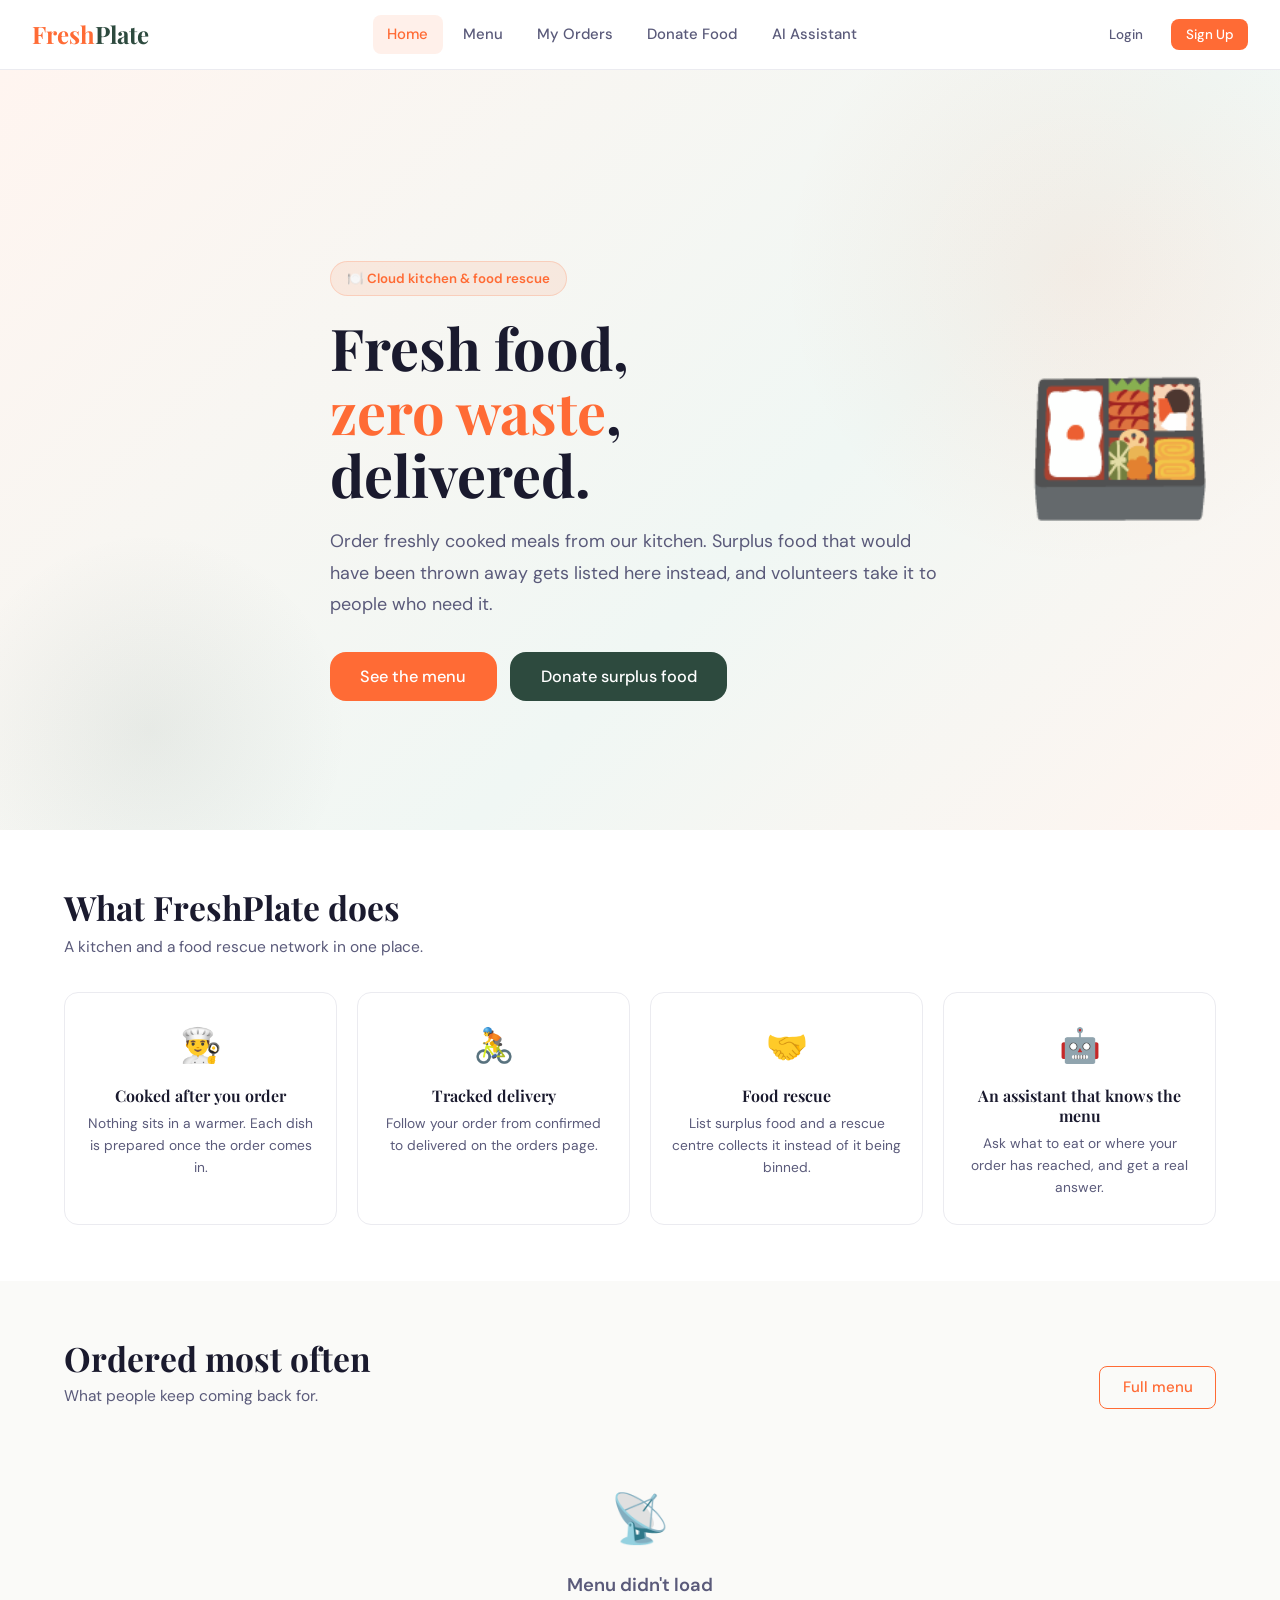
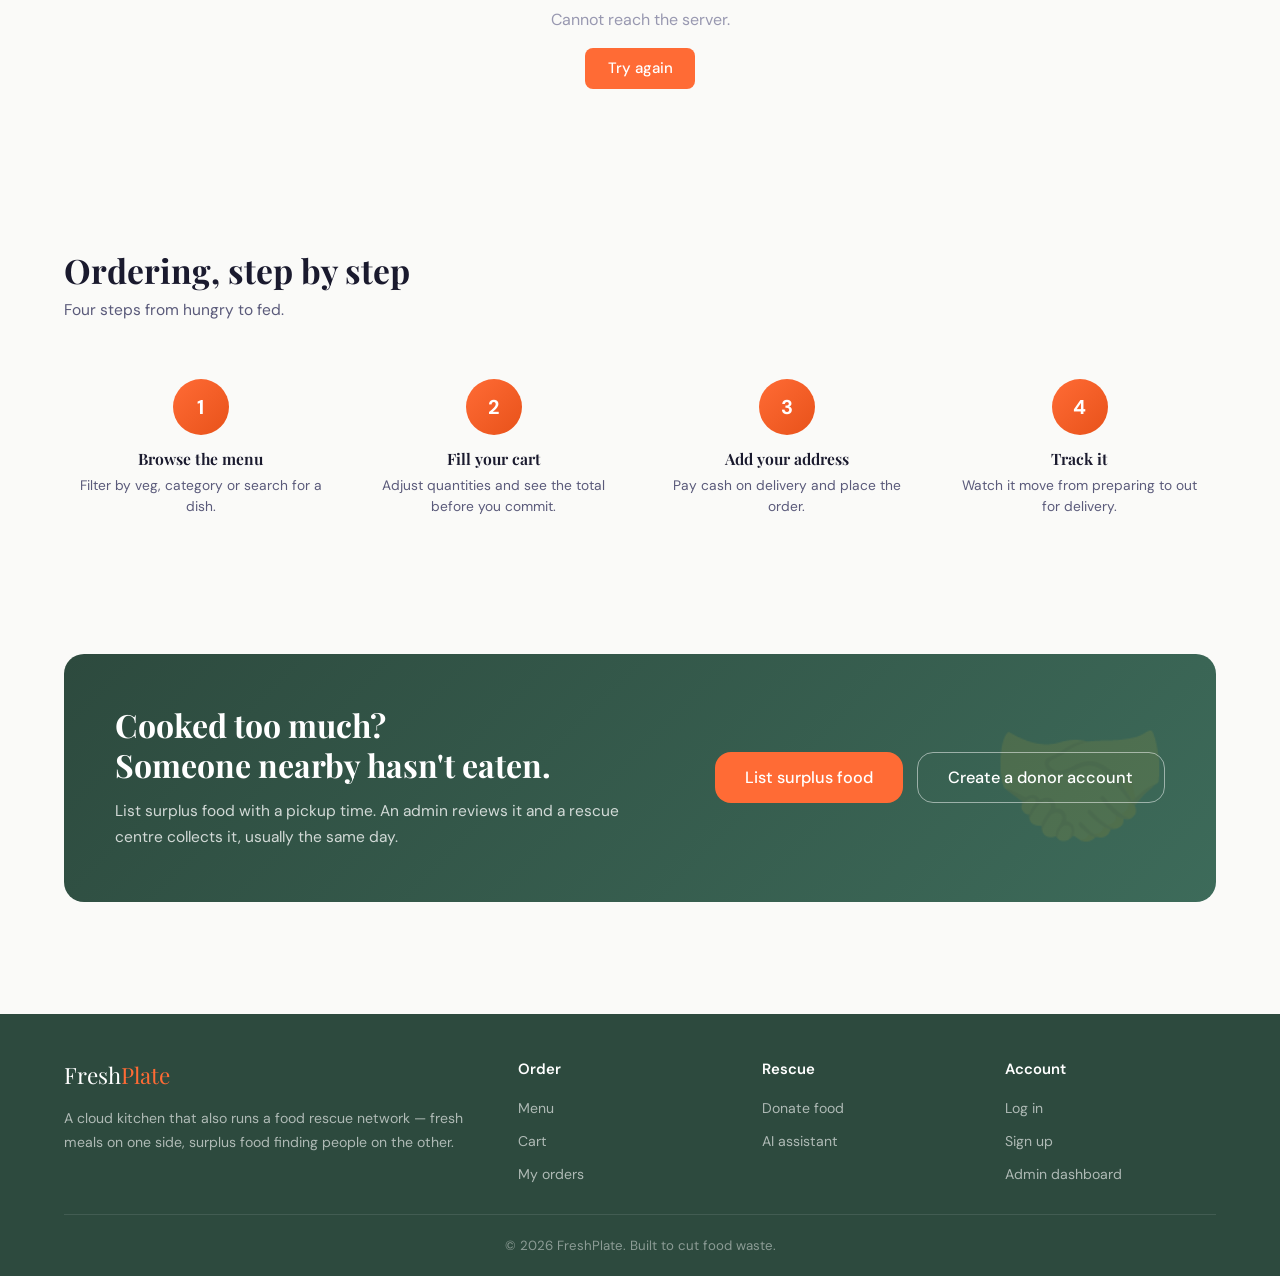
==== commit 100fd67f: "Security and reliability fixes: role-based access, atomic orders, XSS escaping, AI grounding, seed c" ====
--- a/frontend/index.html
+++ b/frontend/index.html
@@ -6,298 +6,248 @@
     <title>FreshPlate — Cloud Kitchen & Food Rescue</title>
     <link rel="stylesheet" href="css/style.css" />
     <style>
-      /* HERO */
+      .page-wrapper {
+        --c-primary: var(--primary, #ff6b35);
+        --c-secondary: var(--secondary, #2d4a3e);
+        --c-border: var(--border, #e6e8ec);
+        --c-muted: var(--text-muted, #8a8f98);
+        --c-text2: var(--text-secondary, #5b6068);
+      }
+
+      /* ---------- HERO ---------- */
       .hero {
-        min-height: 100vh;
-        background: linear-gradient(
-          135deg,
-          #fff5f0 0%,
-          #f0f7f4 60%,
-          #fff5f0 100%
-        );
+        min-height: min(100svh, 760px);
+        background: linear-gradient(135deg, #fff5f0 0%, #f0f7f4 60%, #fff5f0 100%);
         display: flex;
         align-items: center;
         position: relative;
         overflow: hidden;
-        padding-top: 70px;
-      }
+        padding: calc(70px + 2.5rem) 0 3rem;
+      }
+
       .hero::before {
         content: "";
         position: absolute;
         width: 600px;
         height: 600px;
-        background: radial-gradient(
-          circle,
-          rgba(255, 107, 53, 0.08) 0%,
-          transparent 70%
-        );
+        background: radial-gradient(circle, rgba(255,107,53,0.08) 0%, transparent 70%);
         top: -100px;
         right: -100px;
         border-radius: 50%;
       }
+
       .hero::after {
         content: "";
         position: absolute;
         width: 400px;
         height: 400px;
-        background: radial-gradient(
-          circle,
-          rgba(45, 74, 62, 0.07) 0%,
-          transparent 70%
-        );
+        background: radial-gradient(circle, rgba(45,74,62,0.07) 0%, transparent 70%);
         bottom: -100px;
         left: -50px;
         border-radius: 50%;
       }
-      .hero-content {
-        position: relative;
-        z-index: 1;
-        max-width: 600px;
-      }
+
+      .hero-content { position: relative; z-index: 1; max-width: 620px; }
+
       .hero-badge {
         display: inline-flex;
         align-items: center;
         gap: 0.5rem;
-        background: rgba(255, 107, 53, 0.1);
-        color: var(--primary);
+        background: rgba(255,107,53,0.1);
+        color: var(--c-primary);
         padding: 6px 16px;
         border-radius: 20px;
-        font-size: 0.85rem;
+        font-size: 0.83rem;
         font-weight: 600;
-        margin-bottom: 1.5rem;
-        border: 1px solid rgba(255, 107, 53, 0.2);
-      }
+        margin-bottom: 1.25rem;
+        border: 1px solid rgba(255,107,53,0.2);
+      }
+
       .hero h1 {
-        font-size: 3.8rem;
+        font-size: clamp(2.1rem, 1.4rem + 3.2vw, 3.6rem);
         font-weight: 700;
         line-height: 1.1;
-        margin-bottom: 1.5rem;
-        color: var(--text-primary);
-      }
-      .hero h1 span {
-        color: var(--primary);
-      }
+        margin-bottom: 1.25rem;
+      }
+
+      .hero h1 span { color: var(--c-primary); }
+
       .hero p {
-        font-size: 1.15rem;
-        color: var(--text-secondary);
-        margin-bottom: 2.5rem;
-        line-height: 1.8;
-      }
-      .hero-btns {
-        display: flex;
-        gap: 1rem;
-        flex-wrap: wrap;
-      }
+        font-size: clamp(1rem, 0.95rem + 0.3vw, 1.12rem);
+        color: var(--c-text2);
+        margin-bottom: 2rem;
+        line-height: 1.75;
+        max-width: 52ch;
+      }
+
+      .hero-btns { display: flex; gap: 0.85rem; flex-wrap: wrap; }
+
       .hero-img {
         position: absolute;
         right: 5%;
         top: 50%;
         transform: translateY(-50%);
-        font-size: 12rem;
-        animation: float 4s ease-in-out infinite;
-        z-index: 1;
-      }
+        font-size: clamp(6rem, 12vw, 11rem);
+        animation: float 5s ease-in-out infinite;
+        z-index: 0;
+      }
+
       @keyframes float {
-        0%,
-        100% {
-          transform: translateY(-50%) rotate(-5deg);
-        }
-        50% {
-          transform: translateY(-55%) rotate(5deg);
-        }
-      }
+        0%, 100% { transform: translateY(-50%) rotate(-5deg); }
+        50% { transform: translateY(-56%) rotate(5deg); }
+      }
+
       .hero-stats {
         display: flex;
-        gap: 2.5rem;
-        margin-top: 3rem;
-      }
-      .stat {
-        text-align: left;
-      }
+        gap: clamp(1.25rem, 4vw, 2.5rem);
+        margin-top: 2.5rem;
+        flex-wrap: wrap;
+      }
+
       .stat-num {
-        font-family: "Playfair Display", serif;
-        font-size: 2rem;
+        font-size: clamp(1.5rem, 1.2rem + 1vw, 2rem);
         font-weight: 700;
-        color: var(--primary);
-      }
-      .stat-label {
-        font-size: 0.85rem;
-        color: var(--text-muted);
-      }
-
-      /* FEATURES */
-      .features-grid {
-        display: grid;
-        grid-template-columns: repeat(4, 1fr);
-        gap: 1.5rem;
-      }
-      .feature-card {
-        background: white;
-        border-radius: var(--radius-md);
-        padding: 2rem 1.5rem;
-        text-align: center;
-        border: 1px solid var(--border);
-        transition: all 0.3s;
-      }
-      .feature-card:hover {
-        transform: translateY(-6px);
-        box-shadow: var(--shadow-md);
-        border-color: var(--primary);
-      }
-      .feature-icon {
-        font-size: 2.5rem;
-        margin-bottom: 1rem;
-        display: block;
-      }
-      .feature-title {
-        font-size: 1.05rem;
-        font-weight: 600;
-        margin-bottom: 0.5rem;
-      }
-      .feature-desc {
-        font-size: 0.87rem;
-        color: var(--text-secondary);
-        line-height: 1.6;
-      }
-
-      /* POPULAR SECTION */
-      .food-grid {
-        display: grid;
-        grid-template-columns: repeat(4, 1fr);
-        gap: 1.5rem;
-      }
-
-      /* HOW IT WORKS */
+        color: var(--c-primary);
+        line-height: 1.15;
+      }
+
+      .stat-label { font-size: 0.83rem; color: var(--c-muted); }
+
+      /* ---------- GRIDS ---------- */
+      .features-grid,
+      .food-grid,
       .steps-grid {
         display: grid;
-        grid-template-columns: repeat(4, 1fr);
-        gap: 1.5rem;
-        position: relative;
-      }
-      .steps-grid::before {
-        content: "";
-        position: absolute;
-        top: 40px;
-        left: 10%;
-        right: 10%;
-        height: 2px;
-        background: linear-gradient(90deg, var(--primary), var(--secondary));
-        opacity: 0.2;
-      }
-      .step-card {
+        gap: 1.25rem;
+      }
+
+      .features-grid { grid-template-columns: repeat(auto-fit, minmax(220px, 1fr)); }
+      .food-grid { grid-template-columns: repeat(auto-fill, minmax(230px, 1fr)); }
+      .steps-grid { grid-template-columns: repeat(auto-fit, minmax(200px, 1fr)); }
+
+      .feature-card {
+        background: #fff;
+        border-radius: 14px;
+        padding: 1.6rem 1.25rem;
         text-align: center;
-        padding: 2rem 1rem;
-        position: relative;
-      }
+        border: 1px solid var(--c-border);
+      }
+
+      .feature-card:hover { border-color: var(--c-primary); }
+
+      .feature-icon { font-size: 2.1rem; margin-bottom: 0.85rem; display: block; }
+      .feature-title { font-size: 1rem; font-weight: 650; margin-bottom: 0.4rem; }
+      .feature-desc { font-size: 0.86rem; color: var(--c-text2); line-height: 1.6; }
+
+      /* ---------- STEPS ---------- */
+      .step-card { text-align: center; padding: 1.5rem 0.75rem; }
+
       .step-num {
-        width: 64px;
-        height: 64px;
-        background: linear-gradient(
-          135deg,
-          var(--primary),
-          var(--primary-dark)
-        );
-        color: white;
+        width: 56px;
+        height: 56px;
+        background: linear-gradient(135deg, var(--c-primary), var(--primary-dark, #e85a24));
+        color: #fff;
         border-radius: 50%;
         display: flex;
         align-items: center;
         justify-content: center;
-        font-family: "Playfair Display", serif;
-        font-size: 1.4rem;
+        font-size: 1.25rem;
         font-weight: 700;
-        margin: 0 auto 1rem;
-        box-shadow: 0 8px 24px rgba(255, 107, 53, 0.3);
-      }
-      .step-title {
-        font-size: 1rem;
-        font-weight: 600;
-        margin-bottom: 0.5rem;
-      }
-      .step-desc {
-        font-size: 0.87rem;
-        color: var(--text-secondary);
-      }
-
-      /* DONATION CTA */
+        margin: 0 auto 0.9rem;
+      }
+
+      .step-title { font-size: 0.98rem; font-weight: 650; margin-bottom: 0.4rem; }
+      .step-desc { font-size: 0.86rem; color: var(--c-text2); line-height: 1.55; }
+
+      /* ---------- SECTION HEADER ---------- */
+      .section-head {
+        display: flex;
+        align-items: end;
+        justify-content: space-between;
+        gap: 1rem;
+        margin-bottom: 1.5rem;
+        flex-wrap: wrap;
+      }
+
+      /* ---------- DONATION CTA ---------- */
       .donation-cta {
-        background: linear-gradient(
-          135deg,
-          var(--secondary) 0%,
-          var(--secondary-light) 100%
-        );
-        border-radius: var(--radius-xl);
-        padding: 4rem;
+        background: linear-gradient(135deg, var(--c-secondary) 0%, var(--secondary-light, #3d6152) 100%);
+        border-radius: 20px;
+        padding: clamp(1.75rem, 4vw, 3.5rem);
         display: flex;
         align-items: center;
         justify-content: space-between;
-        gap: 2rem;
+        gap: 1.75rem;
         position: relative;
         overflow: hidden;
-      }
+        flex-wrap: wrap;
+      }
+
       .donation-cta::before {
         content: "🤝";
         position: absolute;
-        font-size: 10rem;
-        right: 5%;
+        font-size: 9rem;
+        right: 4%;
         top: 50%;
         transform: translateY(-50%);
         opacity: 0.1;
       }
+
+      .donation-cta-text { position: relative; z-index: 1; }
+
       .donation-cta-text h2 {
-        font-size: 2.2rem;
-        color: white;
-        margin-bottom: 1rem;
-      }
+        font-size: clamp(1.4rem, 1.1rem + 1.4vw, 2rem);
+        color: #fff;
+        margin-bottom: 0.8rem;
+        line-height: 1.25;
+      }
+
       .donation-cta-text p {
-        color: rgba(255, 255, 255, 0.75);
-        font-size: 1rem;
-        max-width: 500px;
-      }
-      .donation-cta-btns {
-        display: flex;
-        gap: 1rem;
-        flex-shrink: 0;
+        color: rgba(255,255,255,0.78);
+        font-size: 0.97rem;
+        max-width: 48ch;
+        line-height: 1.7;
+      }
+
+      .donation-cta-btns { display: flex; gap: 0.85rem; flex-wrap: wrap; position: relative; z-index: 1; }
+
+      /* ---------- SKELETON ---------- */
+      .card-skeleton {
+        height: 300px;
+        border-radius: 14px;
+        background: linear-gradient(90deg, #eef0f4 25%, #f6f7f9 50%, #eef0f4 75%);
+        background-size: 200% 100%;
+        animation: shimmer 1.2s infinite;
+      }
+
+      @keyframes shimmer {
+        0% { background-position: 200% 0; }
+        100% { background-position: -200% 0; }
       }
 
       @media (max-width: 1024px) {
-        .features-grid,
-        .food-grid,
-        .steps-grid {
-          grid-template-columns: repeat(2, 1fr);
-        }
-        .hero h1 {
-          font-size: 2.8rem;
-        }
-        .hero-img {
-          display: none;
-        }
-      }
+        .hero-img { display: none; }
+      }
+
       @media (max-width: 768px) {
-        .hero {
-          text-align: center;
-        }
-        .hero-content {
-          max-width: 100%;
-        }
-        .hero-btns,
-        .hero-stats {
-          justify-content: center;
-        }
-        .hero h1 {
-          font-size: 2.2rem;
-        }
-        .features-grid,
-        .food-grid,
-        .steps-grid {
-          grid-template-columns: 1fr;
-        }
-        .donation-cta {
-          flex-direction: column;
-          text-align: center;
-        }
-        .donation-cta-btns {
-          flex-direction: column;
-        }
+        .hero { text-align: center; }
+        .hero-content { max-width: 100%; }
+        .hero p { margin-left: auto; margin-right: auto; }
+        .hero-btns, .hero-stats { justify-content: center; }
+        .donation-cta { flex-direction: column; text-align: center; }
+        .donation-cta-btns { width: 100%; flex-direction: column; }
+        .donation-cta-btns .btn { width: 100%; }
+      }
+
+      :focus-visible {
+        outline: 2px solid var(--c-primary);
+        outline-offset: 2px;
+        border-radius: 6px;
+      }
+
+      @media (prefers-reduced-motion: reduce) {
+        .hero-img { animation: none; }
+        .card-skeleton { animation: none; }
       }
     </style>
   </head>
@@ -321,79 +271,61 @@
       <section class="hero">
         <div class="container">
           <div class="hero-content">
-            <div class="hero-badge">
-              🍽️ Cloud Kitchen & Food Rescue Platform
-            </div>
-            <h1>Fresh Food,<br /><span>Zero Waste</span>,<br />Delivered.</h1>
+            <div class="hero-badge">🍽️ Cloud kitchen &amp; food rescue</div>
+            <h1>Fresh food,<br /><span>zero waste</span>,<br />delivered.</h1>
             <p>
-              Order delicious freshly prepared meals from our cloud kitchen.
-              Every order helps us rescue surplus food and feed those in need.
+              Order freshly cooked meals from our kitchen. Surplus food that would
+              have been thrown away gets listed here instead, and volunteers take it
+              to people who need it.
             </p>
             <div class="hero-btns">
-              <a href="menu.html" class="btn btn-primary btn-lg"
-                >🍕 Order Now</a
-              >
-              <a href="donation.html" class="btn btn-secondary btn-lg"
-                >🤝 Donate Food</a
-              >
-            </div>
-            <div class="hero-stats">
+              <a href="menu.html" class="btn btn-primary btn-lg">See the menu</a>
+              <a href="donation.html" class="btn btn-secondary btn-lg">Donate surplus food</a>
+            </div>
+            <div class="hero-stats" id="heroStats" style="display:none;">
               <div class="stat">
-                <div class="stat-num">500+</div>
-                <div class="stat-label">Happy Customers</div>
+                <div class="stat-num" id="statDishes">–</div>
+                <div class="stat-label">Dishes on the menu</div>
               </div>
               <div class="stat">
-                <div class="stat-num">1200+</div>
-                <div class="stat-label">Meals Served</div>
+                <div class="stat-num" id="statRescue">–</div>
+                <div class="stat-label">Rescue deals today</div>
               </div>
               <div class="stat">
-                <div class="stat-num">300kg</div>
-                <div class="stat-label">Food Rescued</div>
+                <div class="stat-num" id="statCenters">–</div>
+                <div class="stat-label">Rescue centres</div>
               </div>
             </div>
           </div>
-          <div class="hero-img">🍱</div>
+          <div class="hero-img" aria-hidden="true">🍱</div>
         </div>
       </section>
 
       <!-- FEATURES -->
-      <section class="section" style="background: white">
+      <section class="section" style="background: #fff">
         <div class="container">
-          <h2 class="section-title">Why Choose FreshPlate?</h2>
-          <p class="section-subtitle">
-            More than just food delivery — we're a movement.
-          </p>
+          <h2 class="section-title">What FreshPlate does</h2>
+          <p class="section-subtitle">A kitchen and a food rescue network in one place.</p>
           <div class="features-grid">
             <div class="feature-card">
               <span class="feature-icon">👨‍🍳</span>
-              <h3 class="feature-title">Cloud Kitchen</h3>
-              <p class="feature-desc">
-                Freshly prepared meals by professional chefs using quality
-                ingredients.
-              </p>
+              <h3 class="feature-title">Cooked after you order</h3>
+              <p class="feature-desc">Nothing sits in a warmer. Each dish is prepared once the order comes in.</p>
             </div>
             <div class="feature-card">
               <span class="feature-icon">🚴</span>
-              <h3 class="feature-title">Fast Delivery</h3>
-              <p class="feature-desc">
-                Get your food delivered hot and fresh within 30-45 minutes.
-              </p>
+              <h3 class="feature-title">Tracked delivery</h3>
+              <p class="feature-desc">Follow your order from confirmed to delivered on the orders page.</p>
             </div>
             <div class="feature-card">
               <span class="feature-icon">🤝</span>
-              <h3 class="feature-title">Food Rescue</h3>
-              <p class="feature-desc">
-                We rescue surplus food and distribute it to those who need it
-                most.
-              </p>
+              <h3 class="feature-title">Food rescue</h3>
+              <p class="feature-desc">List surplus food and a rescue centre collects it instead of it being binned.</p>
             </div>
             <div class="feature-card">
               <span class="feature-icon">🤖</span>
-              <h3 class="feature-title">AI Assistant</h3>
-              <p class="feature-desc">
-                Get personalized food recommendations from our AI-powered
-                chatbot.
-              </p>
+              <h3 class="feature-title">An assistant that knows the menu</h3>
+              <p class="feature-desc">Ask what to eat or where your order has reached, and get a real answer.</p>
             </div>
           </div>
         </div>
@@ -402,61 +334,63 @@
       <!-- POPULAR ITEMS -->
       <section class="section">
         <div class="container">
-          <div
-            style="
-              display: flex;
-              align-items: center;
-              justify-content: space-between;
-              margin-bottom: 2rem;
-            "
-          >
+          <div class="section-head">
             <div>
-              <h2 class="section-title">Popular Today</h2>
+              <h2 class="section-title" style="margin-bottom:0.3rem;">Ordered most often</h2>
+              <p class="section-subtitle" style="margin-bottom: 0">What people keep coming back for.</p>
+            </div>
+            <a href="menu.html" class="btn btn-outline">Full menu</a>
+          </div>
+          <div class="food-grid" id="popularItems">
+            <div class="card-skeleton"></div>
+            <div class="card-skeleton"></div>
+            <div class="card-skeleton"></div>
+            <div class="card-skeleton"></div>
+          </div>
+        </div>
+      </section>
+
+      <!-- RESCUE DEALS -->
+      <section class="section" id="rescueSection" style="background:#fff;display:none;">
+        <div class="container">
+          <div class="section-head">
+            <div>
+              <h2 class="section-title" style="margin-bottom:0.3rem;">Rescue deals</h2>
               <p class="section-subtitle" style="margin-bottom: 0">
-                Our most loved dishes
+                Surplus dishes going cheap so they don't get wasted.
               </p>
             </div>
-            <a href="menu.html" class="btn btn-outline">View Full Menu →</a>
-          </div>
-          <div class="food-grid" id="popularItems">
-            <div class="loading-container"><div class="spinner"></div></div>
-          </div>
+            <a href="menu.html?status=rescue" class="btn btn-outline">See all</a>
+          </div>
+          <div class="food-grid" id="rescueItems"></div>
         </div>
       </section>
 
       <!-- HOW IT WORKS -->
-      <section class="section" style="background: white">
+      <section class="section">
         <div class="container">
-          <h2 class="section-title">How It Works</h2>
-          <p class="section-subtitle">Order in 4 simple steps</p>
+          <h2 class="section-title">Ordering, step by step</h2>
+          <p class="section-subtitle">Four steps from hungry to fed.</p>
           <div class="steps-grid">
             <div class="step-card">
               <div class="step-num">1</div>
-              <h3 class="step-title">Browse Menu</h3>
-              <p class="step-desc">
-                Explore our wide variety of freshly prepared meals
-              </p>
+              <h3 class="step-title">Browse the menu</h3>
+              <p class="step-desc">Filter by veg, category or search for a dish.</p>
             </div>
             <div class="step-card">
               <div class="step-num">2</div>
-              <h3 class="step-title">Add to Cart</h3>
-              <p class="step-desc">
-                Select your favourite items and add them to cart
-              </p>
+              <h3 class="step-title">Fill your cart</h3>
+              <p class="step-desc">Adjust quantities and see the total before you commit.</p>
             </div>
             <div class="step-card">
               <div class="step-num">3</div>
-              <h3 class="step-title">Place Order</h3>
-              <p class="step-desc">
-                Confirm your order and enter delivery details
-              </p>
+              <h3 class="step-title">Add your address</h3>
+              <p class="step-desc">Pay cash on delivery and place the order.</p>
             </div>
             <div class="step-card">
               <div class="step-num">4</div>
-              <h3 class="step-title">Get Delivered</h3>
-              <p class="step-desc">
-                Hot, fresh food at your doorstep in 30-45 mins
-              </p>
+              <h3 class="step-title">Track it</h3>
+              <p class="step-desc">Watch it move from preparing to out for delivery.</p>
             </div>
           </div>
         </div>
@@ -467,22 +401,16 @@
         <div class="container">
           <div class="donation-cta">
             <div class="donation-cta-text">
-              <h2>Have Surplus Food?<br />Don't Let It Go to Waste!</h2>
+              <h2>Cooked too much?<br />Someone nearby hasn't eaten.</h2>
               <p>
-                Join our food rescue program. Donate surplus food and help us
-                feed hundreds of people in need every day.
+                List surplus food with a pickup time. An admin reviews it and a rescue
+                centre collects it, usually the same day.
               </p>
             </div>
             <div class="donation-cta-btns">
-              <a href="donation.html" class="btn btn-primary btn-lg"
-                >Donate Food 🤝</a
-              >
-              <a
-                href="register.html"
-                class="btn btn-outline btn-lg"
-                style="border-color: rgba(255, 255, 255, 0.5); color: white"
-                >Join as Donor</a
-              >
+              <a href="donation.html" class="btn btn-primary btn-lg">List surplus food</a>
+              <a href="register.html" class="btn btn-outline btn-lg"
+                 style="border-color: rgba(255,255,255,0.5); color: #fff">Create a donor account</a>
             </div>
           </div>
         </div>
@@ -494,129 +422,105 @@
       <div class="container">
         <div class="footer-grid">
           <div>
-            <div class="footer-brand">
-              Fresh<span style="color: var(--primary)">Plate</span>
-            </div>
+            <div class="footer-brand">Fresh<span style="color: var(--primary)">Plate</span></div>
             <p class="footer-desc">
-              Cloud Kitchen & Food Rescue Platform. Serving fresh meals while
-              fighting food waste, one plate at a time.
+              A cloud kitchen that also runs a food rescue network — fresh meals on one
+              side, surplus food finding people on the other.
             </p>
           </div>
           <div>
-            <div class="footer-title">Quick Links</div>
+            <div class="footer-title">Order</div>
             <ul class="footer-links">
               <li><a href="menu.html">Menu</a></li>
-              <li><a href="orders.html">My Orders</a></li>
               <li><a href="cart.html">Cart</a></li>
+              <li><a href="orders.html">My orders</a></li>
             </ul>
           </div>
           <div>
-            <div class="footer-title">Programs</div>
+            <div class="footer-title">Rescue</div>
             <ul class="footer-links">
-              <li><a href="donation.html">Donate Food</a></li>
-              <li><a href="chatbot.html">AI Assistant</a></li>
+              <li><a href="donation.html">Donate food</a></li>
+              <li><a href="chatbot.html">AI assistant</a></li>
             </ul>
           </div>
           <div>
             <div class="footer-title">Account</div>
             <ul class="footer-links">
-              <li><a href="login.html">Login</a></li>
-              <li><a href="register.html">Sign Up</a></li>
-              <li><a href="dashboard.html">Dashboard</a></li>
+              <li><a href="login.html">Log in</a></li>
+              <li><a href="register.html">Sign up</a></li>
+              <li><a href="dashboard.html">Admin dashboard</a></li>
             </ul>
           </div>
         </div>
         <div class="footer-bottom">
-          © 2025 FreshPlate. All rights reserved. Made with ❤️ to fight food
-          waste.
+          © <span id="year"></span> FreshPlate. Built to cut food waste.
         </div>
       </div>
     </footer>
 
     <script src="javascript/main.js"></script>
     <script>
+      document.getElementById("year").textContent = new Date().getFullYear();
+
+      // The API returns items ordered by total_orders, so the first four really are
+      // the most ordered. No ordering/page_size params - the backend ignores those.
       async function loadPopularItems() {
+        const container = document.getElementById("popularItems");
         try {
-          const data = await Api.get(
-            "/food/items/?ordering=-rating&page_size=4",
-            false,
-          );
-          const items = data.results || data;
+          const items = await Api.get("/food/items/", false);
+
           if (!items.length) {
-            document.getElementById("popularItems").innerHTML =
-              '<div class="empty-state"><div class="empty-state-icon">🍽️</div><p>No items available</p></div>';
+            container.innerHTML = `
+              <div class="empty-state" style="grid-column:1/-1;">
+                <div class="empty-state-icon">🍽️</div>
+                <div class="empty-state-title">The menu is empty right now</div>
+                <p>Dishes will show up here once the kitchen adds them.</p>
+              </div>`;
             return;
           }
-          document.getElementById("popularItems").innerHTML = items
-            .slice(0, 4)
-            .map(createFoodCard)
-            .join("");
+
+          container.innerHTML = items.slice(0, 4).map(createFoodCard).join("");
+          document.getElementById("statDishes").textContent = items.length;
+          document.getElementById("heroStats").style.display = "flex";
         } catch (e) {
-          document.getElementById("popularItems").innerHTML = `
-          ${[
-            {
-              id: 1,
-              name: "Dal Makhani",
-              description: "Creamy black lentils slow cooked overnight",
-              price: "180",
-              discount_price: "150",
-              is_veg: true,
-              preparation_time: 20,
-              rating: "4.8",
-              calories: 320,
-              status: "regular",
-              final_price: "150",
-              image: "",
-            },
-            {
-              id: 2,
-              name: "Paneer Tikka",
-              description: "Marinated cottage cheese grilled to perfection",
-              price: "220",
-              discount_price: "190",
-              is_veg: true,
-              preparation_time: 25,
-              rating: "4.7",
-              calories: 280,
-              status: "regular",
-              final_price: "190",
-              image: "",
-            },
-            {
-              id: 3,
-              name: "Chicken Biryani",
-              description: "Aromatic basmati rice with tender chicken",
-              price: "280",
-              discount_price: null,
-              is_veg: false,
-              preparation_time: 35,
-              rating: "4.9",
-              calories: 550,
-              status: "regular",
-              final_price: "280",
-              image: "",
-            },
-            {
-              id: 4,
-              name: "Veg Thali",
-              description:
-                "Complete meal with roti, sabzi, dal, rice & dessert",
-              price: "199",
-              discount_price: null,
-              is_veg: true,
-              preparation_time: 15,
-              rating: "4.6",
-              calories: 700,
-              status: "regular",
-              final_price: "199",
-              image: "",
-            },
-          ]
-            .map(createFoodCard)
-            .join("")}`;
+          // Never show fake dishes - a customer could try to order something that
+          // does not exist. Say what went wrong and offer a retry instead.
+          container.innerHTML = `
+            <div class="empty-state" style="grid-column:1/-1;">
+              <div class="empty-state-icon">📡</div>
+              <div class="empty-state-title">Menu didn't load</div>
+              <p style="margin-bottom:1rem;">${esc(apiErrorMessage(e, "The kitchen server isn't responding."))}</p>
+              <button class="btn btn-primary" onclick="loadPopularItems()">Try again</button>
+            </div>`;
         }
       }
+
+      async function loadRescueItems() {
+        try {
+          const items = await Api.get("/food/rescue/", false);
+          document.getElementById("statRescue").textContent = items.length;
+          if (!items.length) return;
+
+          document.getElementById("rescueItems").innerHTML =
+            items.slice(0, 4).map(createFoodCard).join("");
+          document.getElementById("rescueSection").style.display = "block";
+        } catch (e) {
+          // Optional section - stay silent if it fails
+        }
+      }
+
+      async function loadRescueCentreCount() {
+        try {
+          const centers = await Api.get("/donations/rescue-centers/", false);
+          document.getElementById("statCenters").textContent = centers.length;
+        } catch (e) {
+          document.getElementById("statCenters").textContent = "–";
+        }
+      }
+
       loadPopularItems();
+      loadRescueItems();
+      loadRescueCentreCount();
     </script>
   </body>
-</html>
+</html>
--- a/frontend/css/style.css
+++ b/frontend/css/style.css
@@ -23,6 +23,7 @@
   --radius-md: 16px;
   --radius-lg: 24px;
   --radius-xl: 32px;
+  --navbar-height: 70px;
 }
 
 * {
@@ -33,18 +34,21 @@
 
 html {
   scroll-behavior: smooth;
+  -webkit-text-size-adjust: 100%;
 }
 
 body {
-  font-family: 'DM Sans', sans-serif;
+  font-family: 'DM Sans', system-ui, -apple-system, 'Segoe UI', sans-serif;
   background: var(--bg);
   color: var(--text-primary);
   line-height: 1.6;
   overflow-x: hidden;
+  -webkit-font-smoothing: antialiased;
 }
 
 h1, h2, h3 {
-  font-family: 'Playfair Display', serif;
+  font-family: 'Playfair Display', Georgia, serif;
+  line-height: 1.25;
 }
 
 a {
@@ -54,6 +58,31 @@
 
 img {
   max-width: 100%;
+}
+
+button, input, select, textarea {
+  font-family: inherit;
+}
+
+/* Keyboard users must always be able to see where they are.
+   :focus-visible only shows the ring for keyboard, not mouse clicks. */
+:focus-visible {
+  outline: 2px solid var(--primary);
+  outline-offset: 2px;
+  border-radius: 4px;
+}
+
+/* Screen-reader-only text */
+.sr-only {
+  position: absolute;
+  width: 1px;
+  height: 1px;
+  padding: 0;
+  margin: -1px;
+  overflow: hidden;
+  clip: rect(0, 0, 0, 0);
+  white-space: nowrap;
+  border: 0;
 }
 
 /* ===== NAVBAR ===== */
@@ -67,37 +96,39 @@
   backdrop-filter: blur(12px);
   border-bottom: 1px solid var(--border);
   padding: 0 2rem;
-  height: 70px;
+  height: var(--navbar-height);
   display: flex;
   align-items: center;
   justify-content: space-between;
+  gap: 1rem;
 }
 
 .navbar-brand {
-  font-family: 'Playfair Display', serif;
-  font-size: 1.6rem;
+  font-family: 'Playfair Display', Georgia, serif;
+  font-size: 1.5rem;
   font-weight: 700;
   color: var(--primary);
-}
-
-.navbar-brand span {
-  color: var(--secondary);
-}
+  white-space: nowrap;
+}
+
+.navbar-brand span { color: var(--secondary); }
 
 .navbar-nav {
   display: flex;
   align-items: center;
-  gap: 0.5rem;
+  gap: 0.35rem;
   list-style: none;
 }
 
 .navbar-nav a {
-  padding: 0.5rem 1rem;
+  display: block;
+  padding: 0.5rem 0.9rem;
   border-radius: var(--radius-sm);
   font-weight: 500;
-  font-size: 0.95rem;
+  font-size: 0.93rem;
   color: var(--text-secondary);
-  transition: all 0.2s;
+  transition: color 0.2s, background 0.2s;
+  white-space: nowrap;
 }
 
 .navbar-nav a:hover {
@@ -113,35 +144,36 @@
 .navbar-actions {
   display: flex;
   align-items: center;
-  gap: 1rem;
+  gap: 0.85rem;
 }
 
 .cart-icon {
   position: relative;
   cursor: pointer;
-  font-size: 1.4rem;
+  font-size: 1.3rem;
   color: var(--text-secondary);
-  transition: color 0.2s;
-}
-
-.cart-icon:hover {
-  color: var(--primary);
-}
-
+  line-height: 1;
+}
+
+.cart-icon:hover { color: var(--primary); }
+
+/* min-width, not a fixed width - two-digit counts used to get cut off */
 .cart-badge {
   position: absolute;
-  top: -8px;
-  right: -8px;
+  top: -7px;
+  right: -9px;
   background: var(--primary);
-  color: white;
-  font-size: 0.65rem;
+  color: #fff;
+  font-size: 0.66rem;
   font-weight: 600;
-  width: 18px;
+  min-width: 18px;
   height: 18px;
-  border-radius: 50%;
+  padding: 0 4px;
+  border-radius: 9px;
   display: flex;
   align-items: center;
   justify-content: center;
+  line-height: 1;
 }
 
 .hamburger {
@@ -149,7 +181,9 @@
   flex-direction: column;
   gap: 5px;
   cursor: pointer;
-  padding: 5px;
+  padding: 6px;
+  background: none;
+  border: none;
 }
 
 .hamburger span {
@@ -158,7 +192,7 @@
   height: 2px;
   background: var(--text-primary);
   border-radius: 2px;
-  transition: all 0.3s;
+  transition: transform 0.3s, opacity 0.3s;
 }
 
 /* ===== BUTTONS ===== */
@@ -169,31 +203,34 @@
   gap: 0.5rem;
   padding: 0.65rem 1.4rem;
   border-radius: var(--radius-sm);
-  font-family: 'DM Sans', sans-serif;
   font-weight: 500;
-  font-size: 0.95rem;
+  font-size: 0.94rem;
+  line-height: 1.3;
   cursor: pointer;
   border: none;
-  transition: all 0.25s;
-}
-
-.btn-primary {
-  background: var(--primary);
-  color: white;
-}
-
-.btn-primary:hover {
+  text-align: center;
+  transition: background 0.2s, transform 0.2s, box-shadow 0.2s, color 0.2s;
+}
+
+.btn:disabled,
+.btn[disabled] {
+  opacity: 0.55;
+  cursor: not-allowed;
+  transform: none !important;
+  box-shadow: none !important;
+}
+
+.btn-primary { background: var(--primary); color: #fff; }
+
+.btn-primary:hover:not(:disabled) {
   background: var(--primary-dark);
   transform: translateY(-1px);
   box-shadow: 0 4px 16px rgba(255,107,53,0.35);
 }
 
-.btn-secondary {
-  background: var(--secondary);
-  color: white;
-}
-
-.btn-secondary:hover {
+.btn-secondary { background: var(--secondary); color: #fff; }
+
+.btn-secondary:hover:not(:disabled) {
   background: var(--secondary-light);
   transform: translateY(-1px);
 }
@@ -204,44 +241,25 @@
   color: var(--primary);
 }
 
-.btn-outline:hover {
-  background: var(--primary);
-  color: white;
-}
-
-.btn-ghost {
-  background: transparent;
-  color: var(--text-secondary);
-}
-
-.btn-ghost:hover {
-  background: var(--border);
-  color: var(--text-primary);
-}
-
-.btn-danger {
-  background: var(--danger);
-  color: white;
-}
-
-.btn-danger:hover {
-  background: #d63060;
-}
+.btn-outline:hover:not(:disabled) { background: var(--primary); color: #fff; }
+
+.btn-ghost { background: transparent; color: var(--text-secondary); }
+
+.btn-ghost:hover:not(:disabled) { background: var(--border); color: var(--text-primary); }
+
+.btn-danger { background: var(--danger); color: #fff; }
+
+.btn-danger:hover:not(:disabled) { background: #d63060; }
 
 .btn-lg {
-  padding: 0.85rem 2rem;
-  font-size: 1.05rem;
+  padding: 0.85rem 1.9rem;
+  font-size: 1.02rem;
   border-radius: var(--radius-md);
 }
 
-.btn-sm {
-  padding: 0.4rem 0.9rem;
-  font-size: 0.85rem;
-}
-
-.btn-block {
-  width: 100%;
-}
+.btn-sm { padding: 0.4rem 0.9rem; font-size: 0.84rem; }
+
+.btn-block { width: 100%; }
 
 /* ===== CARDS ===== */
 .card {
@@ -250,23 +268,14 @@
   box-shadow: var(--shadow-sm);
   border: 1px solid var(--border);
   overflow: hidden;
-  transition: all 0.3s;
-}
-
-.card:hover {
-  box-shadow: var(--shadow-md);
-  transform: translateY(-2px);
-}
-
-.card-body {
-  padding: 1.5rem;
-}
-
-.card-img {
-  width: 100%;
-  height: 200px;
-  object-fit: cover;
-}
+  transition: box-shadow 0.25s, transform 0.25s;
+}
+
+.card:hover { box-shadow: var(--shadow-md); transform: translateY(-2px); }
+
+.card-body { padding: 1.5rem; }
+
+.card-img { width: 100%; height: 200px; object-fit: cover; }
 
 /* ===== FOOD CARD ===== */
 .food-card {
@@ -275,78 +284,82 @@
   overflow: hidden;
   box-shadow: var(--shadow-sm);
   border: 1px solid var(--border);
-  transition: all 0.3s;
-}
-
-.food-card:hover {
-  box-shadow: var(--shadow-md);
-  transform: translateY(-4px);
-}
+  display: flex;
+  flex-direction: column;
+  transition: box-shadow 0.25s, transform 0.25s;
+}
+
+.food-card:hover { box-shadow: var(--shadow-md); transform: translateY(-4px); }
 
 .food-card-img {
   width: 100%;
-  height: 200px;
-  object-fit: cover;
+  aspect-ratio: 16 / 11;
   background: linear-gradient(135deg, #f5f5f5, #ebebeb);
   display: flex;
   align-items: center;
   justify-content: center;
-  font-size: 3rem;
+  font-size: 2.6rem;
+  overflow: hidden;
 }
 
 .food-card-body {
-  padding: 1.25rem;
+  padding: 1.1rem;
+  display: flex;
+  flex-direction: column;
+  flex: 1;
 }
 
 .food-card-title {
-  font-size: 1.05rem;
+  font-size: 1.02rem;
   font-weight: 600;
-  margin-bottom: 0.4rem;
-  color: var(--text-primary);
+  margin-bottom: 0.35rem;
+  overflow-wrap: anywhere;
 }
 
 .food-card-desc {
-  font-size: 0.85rem;
+  font-size: 0.84rem;
   color: var(--text-secondary);
-  margin-bottom: 1rem;
+  margin-bottom: 0.9rem;
   display: -webkit-box;
   -webkit-line-clamp: 2;
+  line-clamp: 2;               /* standard property - Firefox needs this */
   -webkit-box-orient: vertical;
   overflow: hidden;
+  overflow-wrap: anywhere;
 }
 
 .food-card-footer {
   display: flex;
   align-items: center;
   justify-content: space-between;
-}
-
-.food-price {
-  font-size: 1.15rem;
-  font-weight: 700;
-  color: var(--primary);
-}
+  gap: 0.6rem;
+  margin-top: auto;            /* buttons line up even with uneven text */
+  flex-wrap: wrap;
+}
+
+.food-price { font-size: 1.1rem; font-weight: 700; color: var(--primary); }
 
 .food-price-original {
-  font-size: 0.85rem;
+  font-size: 0.83rem;
   color: var(--text-muted);
   text-decoration: line-through;
-  margin-left: 0.4rem;
+  margin-left: 0.35rem;
 }
 
 .veg-badge {
   display: inline-flex;
   align-items: center;
   gap: 4px;
-  font-size: 0.75rem;
+  font-size: 0.74rem;
   font-weight: 500;
   padding: 2px 8px;
   border-radius: 4px;
+  white-space: nowrap;
 }
 
 .veg-badge.veg {
   background: rgba(6,214,160,0.12);
-  color: #06D6A0;
+  color: #048f6c;
   border: 1px solid rgba(6,214,160,0.3);
 }
 
@@ -357,28 +370,25 @@
 }
 
 /* ===== FORMS ===== */
-.form-group {
-  margin-bottom: 1.25rem;
-}
+.form-group { margin-bottom: 1.15rem; }
 
 .form-label {
   display: block;
-  font-size: 0.9rem;
+  font-size: 0.88rem;
   font-weight: 500;
   color: var(--text-secondary);
-  margin-bottom: 0.5rem;
+  margin-bottom: 0.45rem;
 }
 
 .form-control {
   width: 100%;
-  padding: 0.75rem 1rem;
+  padding: 0.7rem 0.95rem;
   border: 1.5px solid var(--border);
   border-radius: var(--radius-sm);
-  font-family: 'DM Sans', sans-serif;
-  font-size: 0.95rem;
+  font-size: 0.95rem;          /* keep >=16px on mobile inputs to stop iOS zoom */
   color: var(--text-primary);
   background: var(--bg-card);
-  transition: all 0.2s;
+  transition: border-color 0.2s, box-shadow 0.2s;
   outline: none;
 }
 
@@ -387,88 +397,91 @@
   box-shadow: 0 0 0 3px rgba(255,107,53,0.12);
 }
 
-.form-control::placeholder {
+.form-control:disabled {
+  background: var(--bg);
   color: var(--text-muted);
-}
-
-select.form-control {
-  cursor: pointer;
-}
-
-textarea.form-control {
-  resize: vertical;
-  min-height: 100px;
-}
-
-/* ===== GRID ===== */
-.grid {
-  display: grid;
-  gap: 1.5rem;
-}
-
-.grid-2 { grid-template-columns: repeat(2, 1fr); }
-.grid-3 { grid-template-columns: repeat(3, 1fr); }
-.grid-4 { grid-template-columns: repeat(4, 1fr); }
-
-/* ===== SECTION ===== */
-.section {
-  padding: 5rem 0;
-}
-
+  cursor: not-allowed;
+}
+
+.form-control::placeholder { color: var(--text-muted); }
+
+select.form-control { cursor: pointer; }
+
+textarea.form-control { resize: vertical; min-height: 88px; }
+
+@media (max-width: 480px) {
+  .form-control { font-size: 16px; }
+}
+
+/* ===== LAYOUT ===== */
 .container {
   max-width: 1200px;
   margin: 0 auto;
   padding: 0 1.5rem;
 }
 
+.section { padding: 3.5rem 0; }
+
 .section-title {
-  font-size: 2.2rem;
+  font-size: clamp(1.5rem, 1.2rem + 1.6vw, 2.1rem);
   font-weight: 700;
-  margin-bottom: 0.5rem;
-  color: var(--text-primary);
+  margin-bottom: 0.45rem;
 }
 
 .section-subtitle {
-  font-size: 1rem;
+  font-size: 0.97rem;
   color: var(--text-secondary);
-  margin-bottom: 3rem;
+  margin-bottom: 2rem;
+  max-width: 62ch;
+}
+
+.grid { display: grid; gap: 1.35rem; }
+.grid-2 { grid-template-columns: repeat(auto-fit, minmax(280px, 1fr)); }
+.grid-3 { grid-template-columns: repeat(auto-fit, minmax(240px, 1fr)); }
+.grid-4 { grid-template-columns: repeat(auto-fit, minmax(210px, 1fr)); }
+
+.page-wrapper {
+  margin-top: var(--navbar-height);
+  min-height: calc(100svh - var(--navbar-height));
 }
 
 /* ===== BADGE ===== */
 .badge {
   display: inline-flex;
   align-items: center;
-  padding: 4px 12px;
+  padding: 3px 11px;
   border-radius: 20px;
-  font-size: 0.78rem;
+  font-size: 0.76rem;
   font-weight: 600;
+  white-space: nowrap;
 }
 
 .badge-primary { background: rgba(255,107,53,0.12); color: var(--primary); }
-.badge-success { background: rgba(6,214,160,0.12); color: var(--success); }
-.badge-danger { background: rgba(239,71,111,0.12); color: var(--danger); }
-.badge-warning { background: rgba(255,209,102,0.2); color: #B8860B; }
-.badge-info { background: rgba(45,74,62,0.1); color: var(--secondary); }
+.badge-success { background: rgba(6,214,160,0.14); color: #047857; }
+.badge-danger  { background: rgba(239,71,111,0.12); color: var(--danger); }
+.badge-warning { background: rgba(255,209,102,0.22); color: #8a6100; }
+.badge-info    { background: rgba(45,74,62,0.1); color: var(--secondary); }
 
 /* ===== ALERT ===== */
 .alert {
-  padding: 1rem 1.25rem;
+  padding: 0.85rem 1.1rem;
   border-radius: var(--radius-sm);
-  font-size: 0.9rem;
+  font-size: 0.89rem;
   margin-bottom: 1rem;
   display: flex;
-  align-items: center;
-  gap: 0.75rem;
+  align-items: flex-start;
+  gap: 0.6rem;
+  overflow-wrap: anywhere;
 }
 
 .alert-success { background: rgba(6,214,160,0.1); color: #047857; border: 1px solid rgba(6,214,160,0.3); }
-.alert-danger { background: rgba(239,71,111,0.1); color: #be185d; border: 1px solid rgba(239,71,111,0.3); }
+.alert-danger  { background: rgba(239,71,111,0.1); color: #be185d; border: 1px solid rgba(239,71,111,0.3); }
 .alert-warning { background: rgba(255,209,102,0.15); color: #92400e; border: 1px solid rgba(255,209,102,0.4); }
 
-/* ===== LOADING SPINNER ===== */
+/* ===== LOADING ===== */
 .spinner {
-  width: 40px;
-  height: 40px;
+  width: 38px;
+  height: 38px;
   border: 3px solid var(--border);
   border-top-color: var(--primary);
   border-radius: 50%;
@@ -476,15 +489,14 @@
   margin: 2rem auto;
 }
 
-@keyframes spin {
-  to { transform: rotate(360deg); }
-}
+@keyframes spin { to { transform: rotate(360deg); } }
 
 .loading-container {
   display: flex;
   justify-content: center;
   align-items: center;
-  min-height: 200px;
+  min-height: 180px;
+  grid-column: 1 / -1;        /* centre properly when dropped inside a grid */
 }
 
 /* ===== MODAL ===== */
@@ -500,457 +512,166 @@
   padding: 1rem;
   opacity: 0;
   pointer-events: none;
-  transition: opacity 0.3s;
-}
-
-.modal-overlay.active {
-  opacity: 1;
-  pointer-events: all;
-}
+  transition: opacity 0.25s;
+}
+
+.modal-overlay.active { opacity: 1; pointer-events: all; }
 
 .modal {
   background: var(--bg-card);
   border-radius: var(--radius-lg);
-  padding: 2rem;
+  padding: 1.75rem;
   width: 100%;
   max-width: 500px;
+  max-height: 90svh;           /* long forms used to run off small screens */
+  overflow-y: auto;
   box-shadow: var(--shadow-lg);
   transform: translateY(20px);
-  transition: transform 0.3s;
-}
-
-.modal-overlay.active .modal {
-  transform: translateY(0);
-}
+  transition: transform 0.25s;
+}
+
+.modal-overlay.active .modal { transform: translateY(0); }
 
 .modal-header {
   display: flex;
   align-items: center;
   justify-content: space-between;
-  margin-bottom: 1.5rem;
-}
-
-.modal-title {
-  font-size: 1.4rem;
-  font-weight: 700;
-}
+  gap: 1rem;
+  margin-bottom: 1.25rem;
+}
+
+.modal-title { font-size: 1.25rem; font-weight: 700; }
 
 .modal-close {
   background: none;
   border: none;
   font-size: 1.5rem;
+  line-height: 1;
   cursor: pointer;
   color: var(--text-muted);
-  transition: color 0.2s;
-}
-
-.modal-close:hover {
-  color: var(--text-primary);
+  padding: 0.2rem 0.4rem;
+}
+
+.modal-close:hover { color: var(--text-primary); }
+
+@media (max-width: 600px) {
+  .modal-overlay { padding: 0; align-items: flex-end; }
+  .modal {
+    max-width: 100%;
+    max-height: 92svh;
+    border-radius: var(--radius-lg) var(--radius-lg) 0 0;
+    padding-bottom: calc(1.75rem + env(safe-area-inset-bottom));
+  }
 }
 
 /* ===== TOAST ===== */
 .toast-container {
   position: fixed;
-  bottom: 2rem;
-  right: 2rem;
+  bottom: 1.5rem;
+  right: 1.5rem;
   z-index: 9999;
   display: flex;
   flex-direction: column;
-  gap: 0.75rem;
+  gap: 0.6rem;
+  max-width: min(360px, calc(100vw - 2rem));
 }
 
 .toast {
   background: var(--text-primary);
-  color: white;
-  padding: 1rem 1.5rem;
+  color: #fff;
+  padding: 0.85rem 1.2rem;
   border-radius: var(--radius-sm);
-  font-size: 0.9rem;
+  font-size: 0.88rem;
   box-shadow: var(--shadow-md);
   animation: slideIn 0.3s ease;
   display: flex;
-  align-items: center;
-  gap: 0.75rem;
-  min-width: 280px;
-}
-
-.toast.success { background: var(--success); }
+  align-items: flex-start;
+  gap: 0.65rem;
+  overflow-wrap: anywhere;     /* long error messages used to overflow */
+}
+
+.toast.success { background: #059669; }
 .toast.error { background: var(--danger); }
 .toast.warning { background: #d97706; }
 
 @keyframes slideIn {
-  from { transform: translateX(100%); opacity: 0; }
+  from { transform: translateX(110%); opacity: 0; }
   to { transform: translateX(0); opacity: 1; }
 }
 
-/* ===== PAGE WRAPPER ===== */
-.page-wrapper {
-  margin-top: 70px;
-  min-height: calc(100vh - 70px);
-}
-
-/* ===== AUTH PAGES ===== */
-.auth-container {
-  min-height: calc(100vh - 70px);
-  display: flex;
-  align-items: center;
-  justify-content: center;
-  padding: 2rem;
-  background: linear-gradient(135deg, #fff5f0 0%, #f0f7f4 100%);
-}
-
-.auth-card {
-  background: white;
-  border-radius: var(--radius-xl);
-  padding: 2.5rem;
-  width: 100%;
-  max-width: 480px;
-  box-shadow: var(--shadow-lg);
-}
-
-.auth-title {
-  font-size: 2rem;
-  font-weight: 700;
-  margin-bottom: 0.5rem;
-}
-
-.auth-subtitle {
-  color: var(--text-secondary);
-  margin-bottom: 2rem;
-}
-
+/* ===== AUTH SHARED ===== */
 .auth-divider {
-  text-align: center;
+  display: flex;
+  align-items: center;
+  gap: 0.75rem;
   color: var(--text-muted);
-  font-size: 0.9rem;
-  margin: 1.5rem 0;
-  position: relative;
+  font-size: 0.87rem;
+  margin: 1.4rem 0;
 }
 
 .auth-divider::before,
 .auth-divider::after {
   content: '';
-  position: absolute;
-  top: 50%;
-  width: 42%;
+  flex: 1;
   height: 1px;
   background: var(--border);
-}
-
-.auth-divider::before { left: 0; }
-.auth-divider::after { right: 0; }
-
-/* ===== CHATBOT ===== */
-.chatbot-container {
-  display: flex;
-  flex-direction: column;
-  height: calc(100vh - 70px);
-  max-width: 800px;
-  margin: 0 auto;
-  padding: 1.5rem;
-}
-
-.chatbot-header {
-  display: flex;
-  align-items: center;
-  gap: 1rem;
-  padding: 1rem 1.5rem;
-  background: var(--bg-card);
-  border-radius: var(--radius-md);
-  margin-bottom: 1rem;
-  box-shadow: var(--shadow-sm);
-}
-
-.chatbot-avatar {
-  width: 48px;
-  height: 48px;
-  background: linear-gradient(135deg, var(--primary), var(--primary-dark));
-  border-radius: 50%;
-  display: flex;
-  align-items: center;
-  justify-content: center;
-  font-size: 1.4rem;
-}
-
-.chatbot-messages {
-  flex: 1;
-  overflow-y: auto;
-  padding: 1rem 0;
-  display: flex;
-  flex-direction: column;
-  gap: 1rem;
-}
-
-.message {
-  display: flex;
-  gap: 0.75rem;
-  max-width: 80%;
-  animation: fadeUp 0.3s ease;
-}
-
-.message.user {
-  align-self: flex-end;
-  flex-direction: row-reverse;
-}
-
-.message-avatar {
-  width: 36px;
-  height: 36px;
-  border-radius: 50%;
-  display: flex;
-  align-items: center;
-  justify-content: center;
-  font-size: 1rem;
-  flex-shrink: 0;
-}
-
-.message.assistant .message-avatar {
-  background: linear-gradient(135deg, var(--primary), var(--primary-dark));
-}
-
-.message.user .message-avatar {
-  background: var(--secondary);
-  color: white;
-}
-
-.message-bubble {
-  padding: 0.85rem 1.1rem;
-  border-radius: var(--radius-md);
-  font-size: 0.95rem;
-  line-height: 1.6;
-}
-
-.message.assistant .message-bubble {
-  background: var(--bg-card);
-  border: 1px solid var(--border);
-  border-bottom-left-radius: 4px;
-}
-
-.message.user .message-bubble {
-  background: var(--primary);
-  color: white;
-  border-bottom-right-radius: 4px;
-}
-
-.chatbot-input-area {
-  display: flex;
-  gap: 0.75rem;
-  padding: 1rem;
-  background: var(--bg-card);
-  border-radius: var(--radius-md);
-  box-shadow: var(--shadow-sm);
-  margin-top: 1rem;
-}
-
-.chatbot-input {
-  flex: 1;
-  border: none;
-  outline: none;
-  font-family: 'DM Sans', sans-serif;
-  font-size: 0.95rem;
-  color: var(--text-primary);
-  background: transparent;
-}
-
-.chatbot-input::placeholder {
-  color: var(--text-muted);
-}
-
-/* ===== CART ===== */
-.cart-item {
-  display: flex;
-  align-items: center;
-  gap: 1rem;
-  padding: 1rem;
-  background: var(--bg-card);
-  border-radius: var(--radius-md);
-  border: 1px solid var(--border);
-  margin-bottom: 1rem;
-}
-
-.cart-item-img {
-  width: 70px;
-  height: 70px;
-  border-radius: var(--radius-sm);
-  object-fit: cover;
-  background: #f5f5f5;
-  display: flex;
-  align-items: center;
-  justify-content: center;
-  font-size: 1.8rem;
-  flex-shrink: 0;
-}
-
-.cart-item-info {
-  flex: 1;
-}
-
-.cart-item-name {
-  font-weight: 600;
-  margin-bottom: 0.25rem;
-}
-
-.cart-item-price {
-  color: var(--primary);
-  font-weight: 600;
-}
-
-.quantity-control {
-  display: flex;
-  align-items: center;
-  gap: 0.5rem;
-  background: var(--bg);
-  border-radius: var(--radius-sm);
-  padding: 0.25rem;
-}
-
-.quantity-btn {
-  width: 30px;
-  height: 30px;
-  border: none;
-  background: white;
-  border-radius: 6px;
-  cursor: pointer;
-  font-size: 1.1rem;
-  display: flex;
-  align-items: center;
-  justify-content: center;
-  box-shadow: var(--shadow-sm);
-  transition: all 0.2s;
-}
-
-.quantity-btn:hover {
-  background: var(--primary);
-  color: white;
-}
-
-.quantity-value {
-  min-width: 28px;
-  text-align: center;
-  font-weight: 600;
-}
-
-/* ===== ORDER STATUS ===== */
-.order-status-steps {
-  display: flex;
-  align-items: center;
-  justify-content: space-between;
-  margin: 1.5rem 0;
-  position: relative;
-}
-
-.order-status-steps::before {
-  content: '';
-  position: absolute;
-  top: 20px;
-  left: 0;
-  right: 0;
-  height: 2px;
-  background: var(--border);
-  z-index: 0;
-}
-
-.status-step {
-  display: flex;
-  flex-direction: column;
-  align-items: center;
-  gap: 0.5rem;
-  z-index: 1;
-}
-
-.status-step-icon {
-  width: 40px;
-  height: 40px;
-  border-radius: 50%;
-  background: white;
-  border: 2px solid var(--border);
-  display: flex;
-  align-items: center;
-  justify-content: center;
-  font-size: 1rem;
-}
-
-.status-step.active .status-step-icon {
-  background: var(--primary);
-  border-color: var(--primary);
-  color: white;
-}
-
-.status-step.done .status-step-icon {
-  background: var(--success);
-  border-color: var(--success);
-  color: white;
-}
-
-.status-step-label {
-  font-size: 0.75rem;
-  color: var(--text-muted);
-  text-align: center;
-}
-
-.status-step.active .status-step-label,
-.status-step.done .status-step-label {
-  color: var(--text-primary);
-  font-weight: 500;
 }
 
 /* ===== FOOTER ===== */
 .footer {
   background: var(--secondary);
   color: rgba(255,255,255,0.8);
-  padding: 3rem 0 1.5rem;
-  margin-top: 5rem;
+  padding: 2.75rem 0 1.25rem;
+  margin-top: 3.5rem;
 }
 
 .footer-grid {
   display: grid;
-  grid-template-columns: 2fr 1fr 1fr 1fr;
+  grid-template-columns: 2fr repeat(3, 1fr);
   gap: 2rem;
-  margin-bottom: 2rem;
+  margin-bottom: 1.75rem;
 }
 
 .footer-brand {
-  font-family: 'Playfair Display', serif;
-  font-size: 1.5rem;
-  color: white;
-  margin-bottom: 1rem;
-}
-
-.footer-desc {
-  font-size: 0.9rem;
-  line-height: 1.7;
-  color: rgba(255,255,255,0.6);
-}
-
-.footer-title {
-  color: white;
-  font-weight: 600;
-  margin-bottom: 1rem;
-  font-size: 0.95rem;
-}
-
-.footer-links {
-  list-style: none;
-  display: flex;
-  flex-direction: column;
-  gap: 0.5rem;
-}
-
-.footer-links a {
-  color: rgba(255,255,255,0.6);
-  font-size: 0.9rem;
-  transition: color 0.2s;
-}
-
-.footer-links a:hover {
-  color: var(--primary);
-}
+  font-family: 'Playfair Display', Georgia, serif;
+  font-size: 1.4rem;
+  color: #fff;
+  margin-bottom: 0.85rem;
+}
+
+.footer-desc { font-size: 0.88rem; line-height: 1.7; color: rgba(255,255,255,0.62); max-width: 42ch; }
+
+.footer-title { color: #fff; font-weight: 600; margin-bottom: 0.85rem; font-size: 0.93rem; }
+
+.footer-links { list-style: none; display: flex; flex-direction: column; gap: 0.45rem; }
+
+.footer-links a { color: rgba(255,255,255,0.62); font-size: 0.88rem; transition: color 0.2s; }
+
+.footer-links a:hover { color: var(--primary); }
 
 .footer-bottom {
   border-top: 1px solid rgba(255,255,255,0.1);
-  padding-top: 1.5rem;
+  padding-top: 1.25rem;
   text-align: center;
-  font-size: 0.85rem;
-  color: rgba(255,255,255,0.4);
+  font-size: 0.83rem;
+  color: rgba(255,255,255,0.45);
+}
+
+/* ===== EMPTY STATE ===== */
+.empty-state {
+  text-align: center;
+  padding: 3rem 1.5rem;
+  color: var(--text-muted);
+  grid-column: 1 / -1;
+}
+
+.empty-state-icon { font-size: 3rem; margin-bottom: 0.85rem; }
+
+.empty-state-title {
+  font-size: 1.15rem;
+  font-weight: 600;
+  color: var(--text-secondary);
+  margin-bottom: 0.4rem;
 }
 
 /* ===== ANIMATIONS ===== */
@@ -959,68 +680,57 @@
   to { opacity: 1; transform: translateY(0); }
 }
 
-@keyframes fadeIn {
-  from { opacity: 0; }
-  to { opacity: 1; }
-}
-
-.fade-up {
-  animation: fadeUp 0.5s ease forwards;
-}
-
-/* ===== EMPTY STATE ===== */
-.empty-state {
-  text-align: center;
-  padding: 4rem 2rem;
-  color: var(--text-muted);
-}
-
-.empty-state-icon {
-  font-size: 4rem;
-  margin-bottom: 1rem;
-}
-
-.empty-state-title {
-  font-size: 1.3rem;
-  font-weight: 600;
-  color: var(--text-secondary);
-  margin-bottom: 0.5rem;
-}
+.fade-up { animation: fadeUp 0.4s ease forwards; }
 
 /* ===== RESPONSIVE ===== */
 @media (max-width: 1024px) {
-  .grid-4 { grid-template-columns: repeat(2, 1fr); }
-  .grid-3 { grid-template-columns: repeat(2, 1fr); }
   .footer-grid { grid-template-columns: 1fr 1fr; }
 }
 
-@media (max-width: 768px) {
+@media (max-width: 860px) {
+  .navbar { padding: 0 1.25rem; }
   .navbar-nav { display: none; }
   .hamburger { display: flex; }
 
   .navbar-nav.open {
     display: flex;
     flex-direction: column;
+    align-items: stretch;
     position: fixed;
-    top: 70px;
+    top: var(--navbar-height);
     left: 0;
     right: 0;
-    background: white;
-    padding: 1rem;
+    max-height: calc(100svh - var(--navbar-height));
+    overflow-y: auto;
+    background: #fff;
+    padding: 0.75rem;
+    gap: 0.2rem;
     border-bottom: 1px solid var(--border);
     box-shadow: var(--shadow-md);
   }
 
-  .grid-2, .grid-3, .grid-4 { grid-template-columns: 1fr; }
-  .footer-grid { grid-template-columns: 1fr; }
-  .section { padding: 3rem 0; }
-  .section-title { font-size: 1.7rem; }
-  .auth-card { padding: 1.5rem; }
-  .message { max-width: 95%; }
+  .navbar-nav.open a { padding: 0.75rem 1rem; }
+
+  .footer-grid { grid-template-columns: 1fr; gap: 1.5rem; }
+  .section { padding: 2.5rem 0; }
 }
 
 @media (max-width: 480px) {
   .container { padding: 0 1rem; }
   .navbar { padding: 0 1rem; }
-  .toast-container { left: 1rem; right: 1rem; bottom: 1rem; }
+  .toast-container { left: 1rem; right: 1rem; bottom: 1rem; max-width: none; }
+  .footer { padding: 2rem 0 1rem; }
+}
+
+/* People who set "reduce motion" in their OS should not get animations */
+@media (prefers-reduced-motion: reduce) {
+  html { scroll-behavior: auto; }
+  *,
+  *::before,
+  *::after {
+    animation-duration: 0.01ms !important;
+    animation-iteration-count: 1 !important;
+    transition-duration: 0.01ms !important;
+  }
+  .btn:hover, .card:hover, .food-card:hover { transform: none; }
 }
